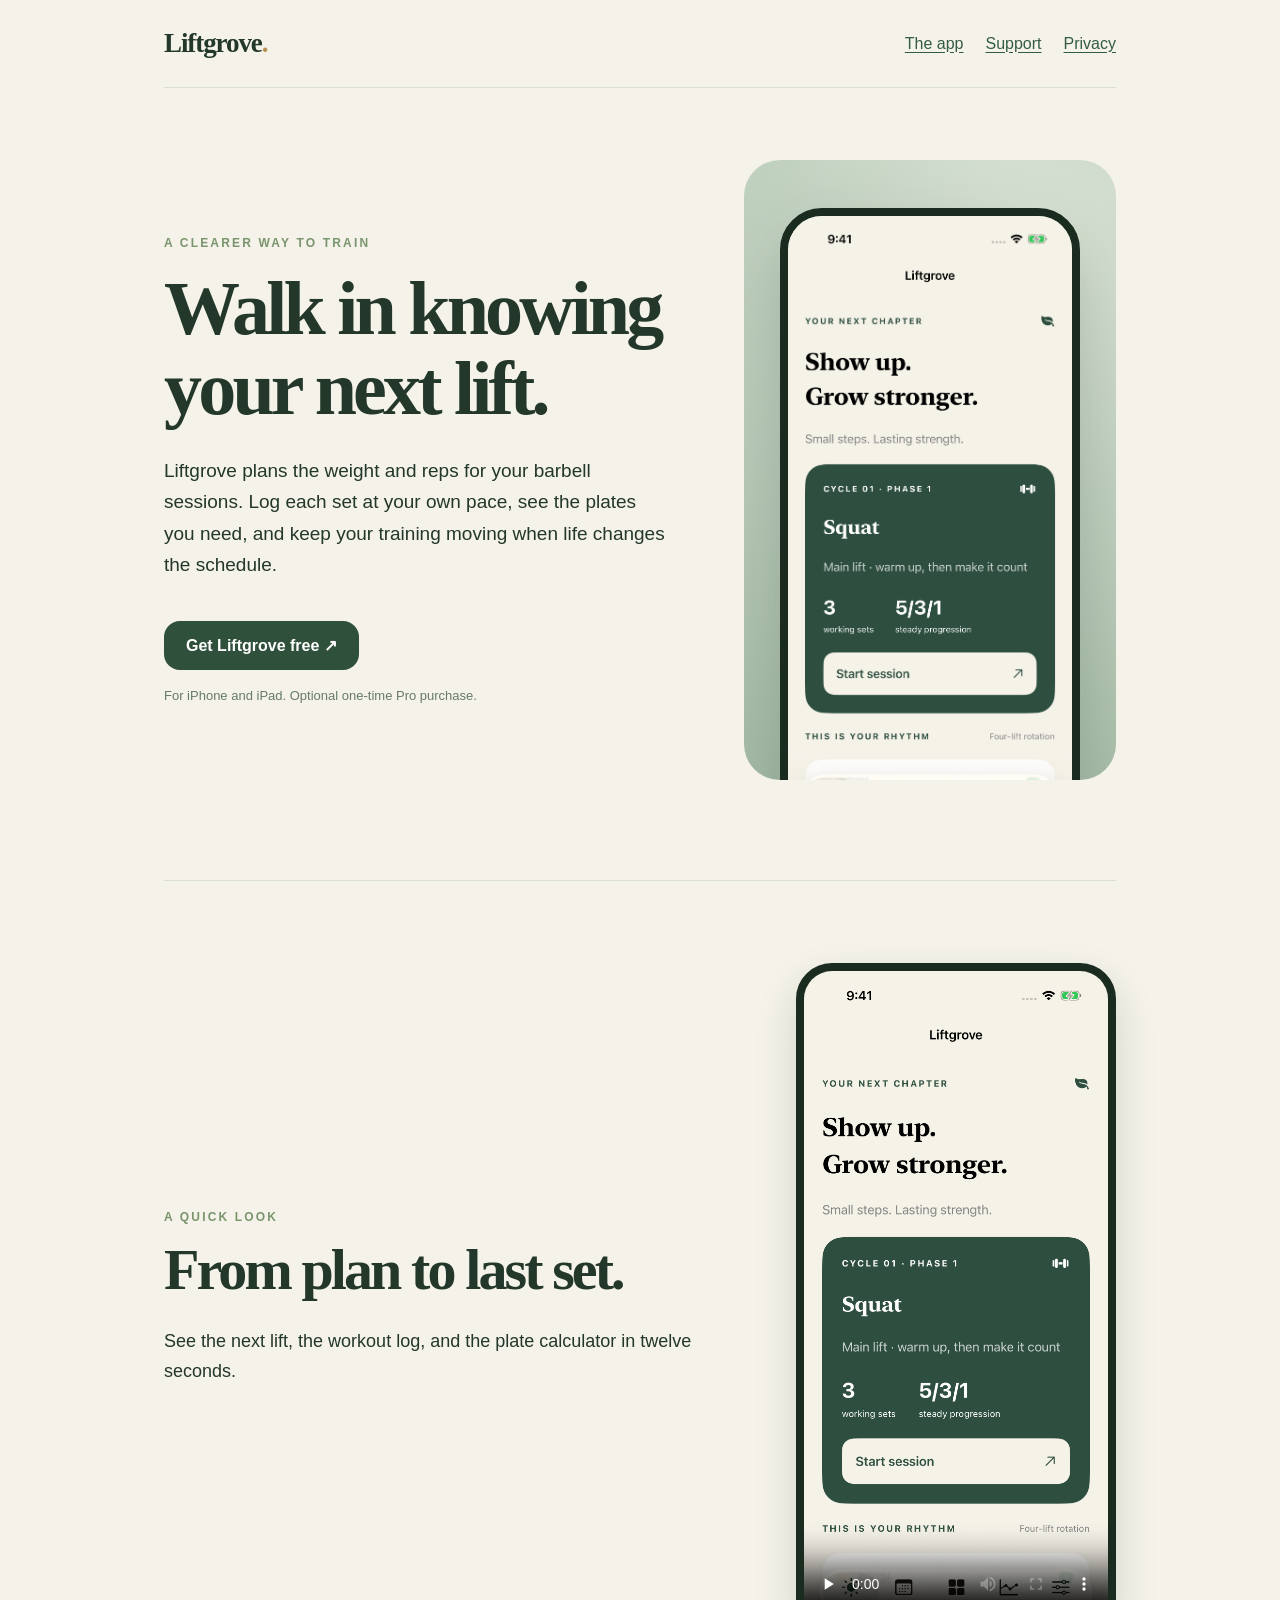
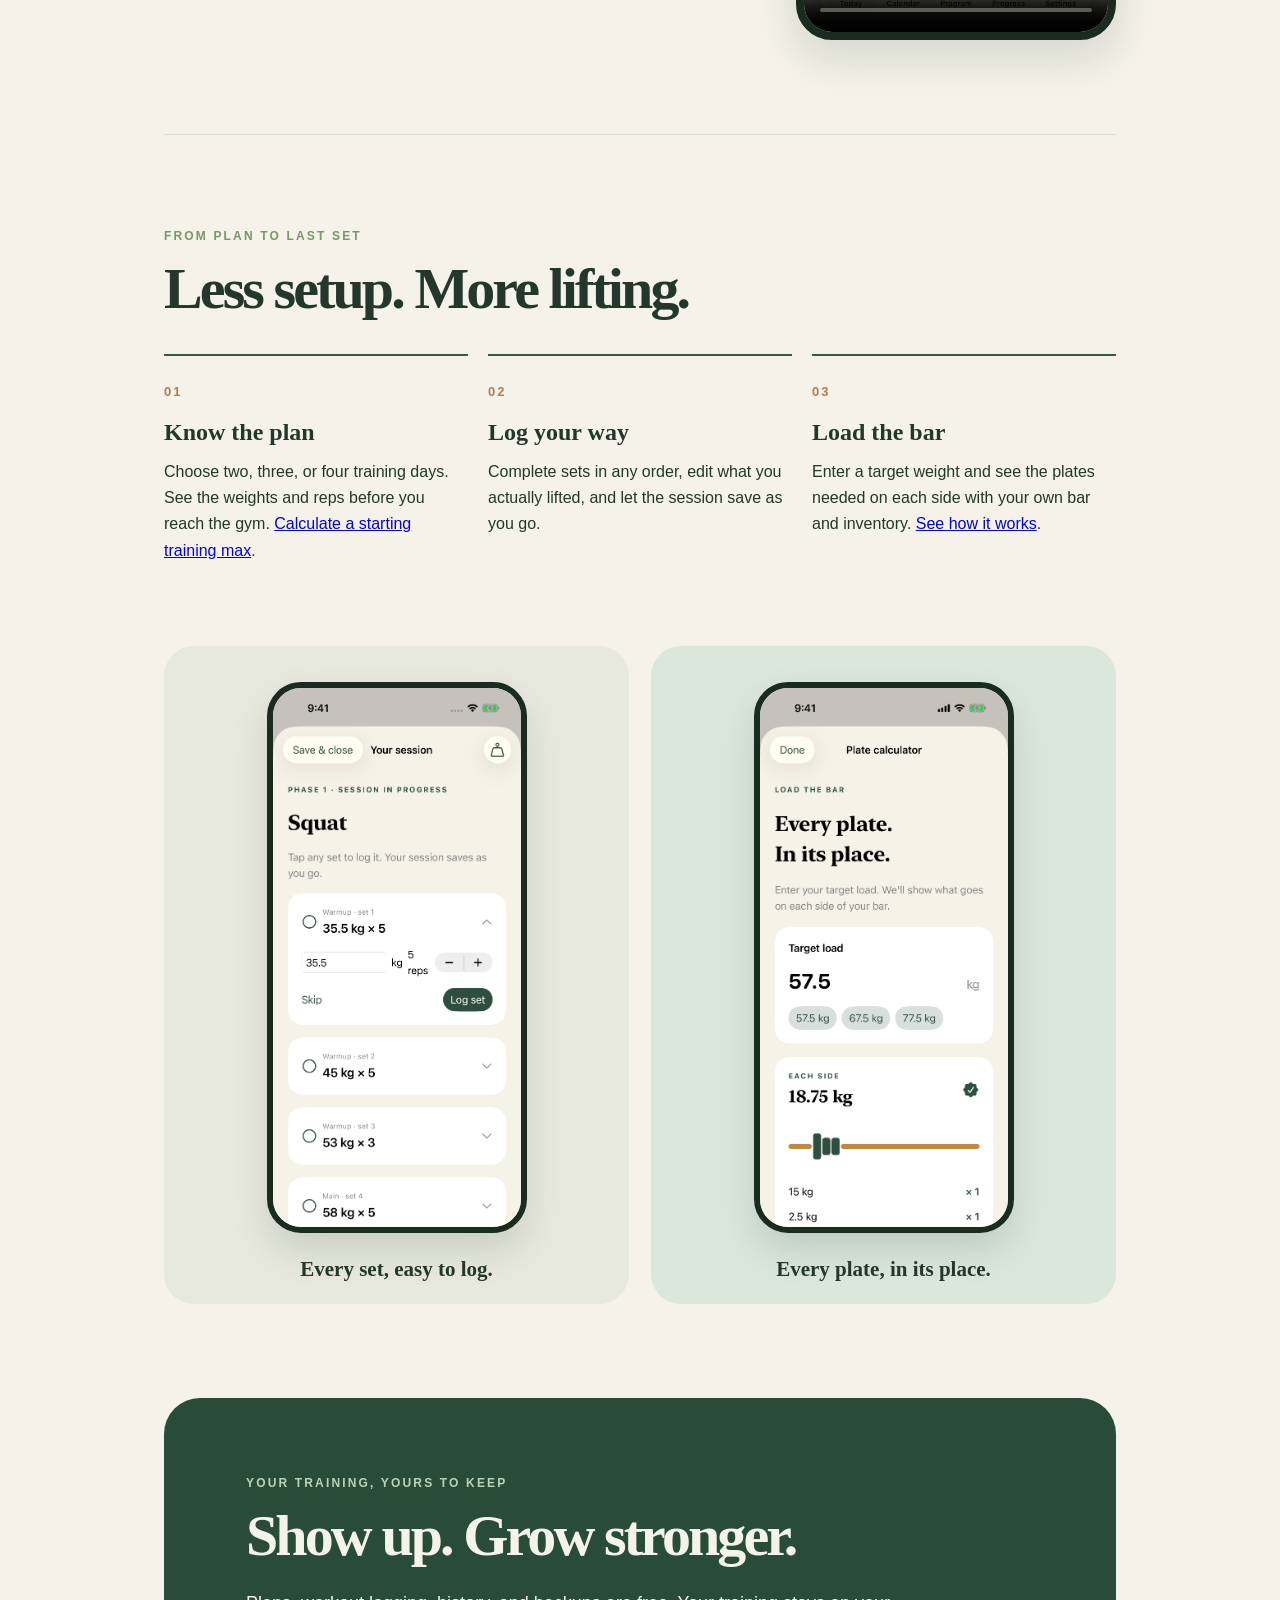
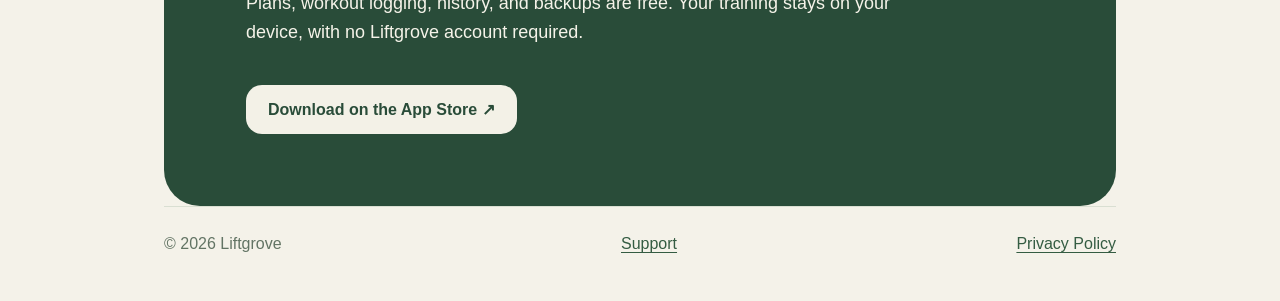
==== app.html @ febd3e57 "Add Liftgrove training max calculator page Codex-Session: codex resume 01a0e4b2-7c9f-7981-9dc8-c5b0c" ====
<!doctype html>
<html lang="en">
<head>
  <meta charset="utf-8">
  <meta name="viewport" content="width=device-width, initial-scale=1">
  <meta name="description" content="Liftgrove plans your next barbell session, makes sets easy to log, and shows the plates to load. Free on iPhone and iPad.">
  <meta name="apple-itunes-app" content="app-id=6821814920">
  <meta property="og:title" content="Liftgrove · Know your next lift">
  <meta property="og:description" content="A clear barbell plan, a calm workout log, and the plates for every set. Free on iPhone and iPad.">
  <meta property="og:type" content="website">
  <meta property="og:url" content="https://knakul853.github.io/liftgrove-support/app.html">
  <meta property="og:image" content="https://knakul853.github.io/liftgrove-support/images/iphone-01-today.png">
  <link rel="canonical" href="https://knakul853.github.io/liftgrove-support/app.html">
  <title>Liftgrove · Barbell Workout Log &amp; Planner</title>
  <link rel="stylesheet" href="style.css">
  <link rel="stylesheet" href="landing.css">
</head>
<body>
  <main class="page">
    <header class="masthead">
      <a class="brand" href="app.html">Liftgrove<span class="brand-dot">.</span></a>
      <nav aria-label="Main navigation"><a href="#features">The app</a><a href="./">Support</a><a href="privacy.html">Privacy</a></nav>
    </header>

    <section class="landing-hero" aria-labelledby="hero-title">
      <div class="landing-copy">
        <p class="eyebrow">A CLEARER WAY TO TRAIN</p>
        <h1 id="hero-title">Walk in knowing your next lift.</h1>
        <p>Liftgrove plans the weight and reps for your barbell sessions. Log each set at your own pace, see the plates you need, and keep your training moving when life changes the schedule.</p>
        <a class="button" href="https://apps.apple.com/app/apple-store/id6821814920?pt=129577916&amp;ct=liftgrove-web-01&amp;mt=8">Get Liftgrove free <span aria-hidden="true">↗</span></a>
        <p class="small-print">For iPhone and iPad. Optional one-time Pro purchase.</p>
      </div>
      <div class="hero-phone">
        <img src="images/iphone-01-today.png" width="1206" height="2622" alt="Liftgrove Today screen with a planned squat session and Start session button">
      </div>
    </section>

    <section class="preview-section" aria-labelledby="preview-title">
      <div>
        <p class="eyebrow">A QUICK LOOK</p>
        <h2 id="preview-title">From plan to last set.</h2>
        <p>See the next lift, the workout log, and the plate calculator in twelve seconds.</p>
      </div>
      <video controls playsinline preload="none" poster="images/iphone-01-today.png" width="1080" height="1920" aria-label="Twelve-second preview of Liftgrove app screens">
        <source src="media/liftgrove-overview.mp4" type="video/mp4">
        <p>Your browser cannot play this video. <a href="media/liftgrove-overview.mp4">Download the preview</a>.</p>
      </video>
    </section>

    <section id="features" class="feature-section" aria-labelledby="features-title">
      <p class="eyebrow">FROM PLAN TO LAST SET</p>
      <h2 id="features-title">Less setup. More lifting.</h2>
      <div class="feature-grid">
        <article class="feature-card">
          <span class="feature-number">01</span>
          <h3>Know the plan</h3>
          <p>Choose two, three, or four training days. See the weights and reps before you reach the gym. <a href="training-max.html">Calculate a starting training max</a>.</p>
        </article>
        <article class="feature-card">
          <span class="feature-number">02</span>
          <h3>Log your way</h3>
          <p>Complete sets in any order, edit what you actually lifted, and let the session save as you go.</p>
        </article>
        <article class="feature-card">
          <span class="feature-number">03</span>
          <h3>Load the bar</h3>
          <p>Enter a target weight and see the plates needed on each side with your own bar and inventory. <a href="plate-calculator.html">See how it works</a>.</p>
        </article>
      </div>
      <div class="screen-pair" aria-label="Liftgrove app screens">
        <figure><img src="images/iphone-02-session.png" width="1206" height="2622" loading="lazy" alt="Squat workout screen with editable weights, reps, and a Log set button"><figcaption>Every set, easy to log.</figcaption></figure>
        <figure><img src="images/iphone-03-plates.png" width="1206" height="2622" loading="lazy" alt="Plate calculator showing the plates needed for a 57.5 kilogram load"><figcaption>Every plate, in its place.</figcaption></figure>
      </div>
    </section>

    <section class="closing-cta" aria-labelledby="closing-title">
      <p class="eyebrow">YOUR TRAINING, YOURS TO KEEP</p>
      <h2 id="closing-title">Show up. Grow stronger.</h2>
      <p>Plans, workout logging, history, and backups are free. Your training stays on your device, with no Liftgrove account required.</p>
      <a class="button" href="https://apps.apple.com/app/apple-store/id6821814920?pt=129577916&amp;ct=liftgrove-web-01&amp;mt=8">Download on the App Store <span aria-hidden="true">↗</span></a>
    </section>

    <footer><span>© 2026 Liftgrove</span><a href="./">Support</a><a href="privacy.html">Privacy Policy</a></footer>
  </main>
</body>
</html>
---- style.css ----
:root{color-scheme:light dark;font-family:-apple-system,BlinkMacSystemFont,"Segoe UI",sans-serif;background:#f4f2e9;color:#23372a}*{box-sizing:border-box}body{margin:0}.page{max-width:1000px;margin:auto;padding:0 24px}.masthead{display:flex;justify-content:space-between;align-items:center;padding:28px 0;border-bottom:1px solid #d9dfd2}.brand{font:700 27px Georgia,serif;letter-spacing:-.04em;color:inherit;text-decoration:none}.brand-dot{color:#b98d4d}nav{display:flex;gap:22px}nav a,footer a,.policy a{color:#345c42;text-underline-offset:3px}nav a[aria-current]{font-weight:700}.hero{padding:96px 0 76px;max-width:760px}.hero.compact{padding:72px 0 40px}.eyebrow{font-size:12px;font-weight:700;letter-spacing:.18em;color:#7a956d}.hero h1{font:700 clamp(45px,8vw,88px)/1.04 Georgia,serif;letter-spacing:-.055em;margin:16px 0 24px}.hero p:not(.eyebrow){font-size:19px;line-height:1.6;max-width:680px}.button{display:inline-block;margin-top:20px;padding:15px 22px;border-radius:16px;background:#2f503b;color:#fff;font-weight:700;text-decoration:none}.button:hover{background:#203c2b}.card-grid{display:grid;grid-template-columns:repeat(3,minmax(0,1fr));gap:16px;padding-bottom:80px}.card{background:#fff;border:1px solid #e0e5dc;border-radius:20px;padding:26px;box-shadow:0 10px 30px #23372a0a}.card h2{font:700 23px/1.2 Georgia,serif;margin:0 0 14px}.card p,.policy p{line-height:1.65}.policy{max-width:720px;padding-bottom:64px}.policy h2{font:700 26px Georgia,serif;margin:42px 0 10px}footer{display:flex;gap:20px;justify-content:space-between;border-top:1px solid #d9dfd2;padding:28px 0 48px;color:#627464}@media(max-width:700px){.hero{padding:72px 0 52px}.card-grid{grid-template-columns:1fr;padding-bottom:52px}.masthead{padding:22px 0}.hero p:not(.eyebrow){font-size:17px}}@media(prefers-color-scheme:dark){:root{background:#101812;color:#eeeae0}.masthead,footer{border-color:#33453a}.card{background:#1b271e;border-color:#33453a;box-shadow:none}nav a,footer a,.policy a{color:#a6c6a4}.eyebrow{color:#a8b893}.button{background:#7fb89a;color:#0f1a12}.button:hover{background:#9acbaa}}

.hero a:not(.button){color:#345c42;text-underline-offset:3px}@media(prefers-color-scheme:dark){.hero a:not(.button){color:#a6c6a4}}
---- landing.css ----
html { scroll-behavior: smooth; }
.masthead { position: relative; z-index: 1; }
.landing-hero { display: grid; grid-template-columns: minmax(0, 1.15fr) minmax(290px, .85fr); align-items: center; gap: clamp(32px, 6vw, 88px); padding: 72px 0 100px; }
.landing-copy h1, .feature-section h2, .plate-examples h2, .closing-cta h2 { font-family: Georgia, serif; letter-spacing: -.05em; }
.landing-copy h1 { font-size: clamp(48px, 6vw, 76px); line-height: 1.06; margin: 18px 0 26px; max-width: 700px; }
.landing-copy > p:not(.eyebrow, .small-print) { font-size: 19px; line-height: 1.65; max-width: 550px; }
.landing-copy .button { margin-top: 22px; }
.small-print { color: #667b69; font-size: 13px; margin-top: 18px; }
.hero-phone { display: flex; align-items: flex-start; justify-content: center; overflow: hidden; height: 620px; padding: 48px 30px 0; border-radius: 36px; background: radial-gradient(circle at 76% 15%, #dce4d7 0, #c2d2c1 42%, #a6bca7 100%); }
.hero-phone img { display: block; width: min(100%, 300px); height: auto; border: 8px solid #1a2b20; border-radius: 42px; box-shadow: 0 30px 70px #1d342a3b; }
.preview-section { display: grid; grid-template-columns: minmax(0, 1fr) minmax(220px, 320px); align-items: center; gap: clamp(32px, 6vw, 88px); border-top: 1px solid #d9dfd2; padding: 82px 0 94px; }
.preview-section h2 { font: 700 clamp(38px, 5vw, 58px)/1.12 Georgia, serif; letter-spacing: -.05em; margin: 14px 0 24px; }
.preview-section p:not(.eyebrow) { font-size: 18px; line-height: 1.65; max-width: 550px; }
.preview-section video { display: block; width: 100%; height: auto; border: 8px solid #1a2b20; border-radius: 36px; background: #1a2b20; box-shadow: 0 18px 42px #1d342a25; }
.feature-section { border-top: 1px solid #d9dfd2; padding: 82px 0 94px; }
.feature-section h2, .plate-examples h2, .closing-cta h2 { font-size: clamp(38px, 5vw, 58px); line-height: 1.12; margin: 14px 0 32px; }
.feature-grid { display: grid; grid-template-columns: repeat(3, minmax(0, 1fr)); gap: 20px; }
.feature-card { padding: 26px 0 30px; border-top: 2px solid #355a43; }
.feature-number { color: #aa8150; font-size: 13px; font-weight: 700; letter-spacing: .15em; }
.feature-card h3 { font: 700 24px/1.2 Georgia, serif; margin: 18px 0 12px; }
.feature-card p { line-height: 1.65; max-width: 300px; margin: 0; }
.plate-examples { border-top: 1px solid #d9dfd2; padding: 82px 0 94px; }
.plate-examples > p:not(.eyebrow) { max-width: 660px; font-size: 18px; line-height: 1.65; }
.example-grid { display: grid; grid-template-columns: repeat(2, minmax(0, 1fr)); gap: 20px; margin: 38px 0 28px; }
.example-card { border-radius: 24px; padding: 28px; background: #e8e9de; }
.example-card h3 { font: 700 26px/1.2 Georgia, serif; margin: 0 0 12px; }
.example-card p { line-height: 1.6; }
.example-card .plate-stack { font-size: 20px; font-weight: 700; margin-bottom: 0; }
.plate-stack span { display: block; color: #667b69; font-size: 14px; font-weight: 500; }
.tool-intro { max-width: 780px; padding: 78px 0 42px; }
.tool-intro h1 { font: 700 clamp(46px, 6vw, 72px)/1.08 Georgia, serif; letter-spacing: -.05em; margin: 18px 0 24px; }
.tool-intro > p:not(.eyebrow) { font-size: 19px; line-height: 1.65; max-width: 700px; }
.calculator-panel { display: grid; grid-template-columns: minmax(0, 1fr) minmax(260px, .7fr); gap: 34px; padding: clamp(24px, 5vw, 48px); border-radius: 32px; background: #e8e9de; }
.calculator-fields { display: grid; grid-template-columns: repeat(2, minmax(0, 1fr)); align-content: start; gap: 24px 18px; }
.calculator-fields .field:last-child { grid-column: 1 / -1; }
.field label { display: block; font-size: 14px; font-weight: 700; margin-bottom: 10px; }
.field input, .field select { width: 100%; min-height: 54px; padding: 12px 14px; border: 1px solid #b7c3b6; border-radius: 14px; background: #fff; color: #23372a; font: inherit; font-size: 17px; }
.field input:focus-visible, .field select:focus-visible { outline: 3px solid #aa8150; outline-offset: 2px; }
.field-hint { display: block; color: #667b69; font-size: 13px; line-height: 1.5; margin-top: 8px; }
.calculator-result { align-self: stretch; display: flex; flex-direction: column; justify-content: center; min-height: 260px; padding: clamp(24px, 4vw, 40px); border-radius: 26px; background: #294c39; color: #f5f3e9; }
.calculator-result .eyebrow { color: #bad3b8; }
.calculator-result > p:not(.eyebrow), .result-detail { line-height: 1.55; }
.result-label { margin: 16px 0 0; }
.result-number { font: 700 clamp(48px, 6vw, 72px)/1 Georgia, serif; letter-spacing: -.05em; margin: 10px 0 20px; font-variant-numeric: tabular-nums; }
.result-number span { font: 500 22px/1 -apple-system, BlinkMacSystemFont, "Segoe UI", sans-serif; letter-spacing: 0; }
.result-error { color: #f7d1bd; }
.screen-pair { display: grid; grid-template-columns: repeat(2, minmax(0, 1fr)); gap: 22px; margin-top: 52px; }
.screen-pair figure { margin: 0; padding: 36px 28px 22px; border-radius: 30px; background: #e8e9de; text-align: center; overflow: hidden; }
.screen-pair figure:nth-child(2) { background: #dce7db; }
.screen-pair img { display: block; width: min(100%, 260px); height: auto; margin: 0 auto; border: 6px solid #1a2b20; border-radius: 34px; box-shadow: 0 18px 36px #1d342a25; }
.screen-pair figcaption { font: 700 21px Georgia, serif; margin-top: 24px; }
.closing-cta { padding: 66px clamp(26px, 7vw, 82px) 72px; border-radius: 36px; color: #f5f3e9; background: #294c39; }
.closing-cta .eyebrow { color: #bad3b8; }
.closing-cta h2 { margin-bottom: 20px; }
.closing-cta p:not(.eyebrow) { font-size: 18px; line-height: 1.6; max-width: 650px; }
.closing-cta .button { background: #f3f1e7; color: #294c39; }
.closing-cta .button:hover { background: #dfe6d7; }
a:focus-visible { outline: 3px solid #aa8150; outline-offset: 4px; }
@media (max-width: 760px) {
  .landing-hero { grid-template-columns: 1fr; gap: 40px; padding: 58px 0 76px; }
  .landing-copy h1 { font-size: clamp(46px, 11vw, 66px); }
  .landing-copy > p:not(.eyebrow, .small-print) { font-size: 17px; }
  .hero-phone { height: 450px; padding-top: 36px; }
  .hero-phone img { width: min(70%, 260px); }
  .preview-section { grid-template-columns: 1fr; justify-items: center; padding: 66px 0 76px; }
  .preview-section > div { justify-self: stretch; }
  .preview-section video { width: min(100%, 300px); }
  .feature-section { padding: 66px 0 76px; }
  .plate-examples { padding: 66px 0 76px; }
  .feature-grid { grid-template-columns: 1fr; gap: 0; }
  .tool-intro { padding: 42px 0 24px; }
  .tool-intro > p:not(.eyebrow) { font-size: 17px; }
  .calculator-panel { grid-template-columns: 1fr; }
  .calculator-result { min-height: 220px; }
  .example-grid { grid-template-columns: 1fr; }
  .feature-card { padding: 22px 0; }
  .feature-card p { max-width: 520px; }
  .screen-pair { gap: 14px; margin-top: 32px; }
  .screen-pair figure { padding: 18px 10px 16px; border-radius: 22px; }
  .screen-pair img { border-width: 4px; border-radius: 24px; }
  .screen-pair figcaption { font-size: 15px; }
}
@media (max-width: 480px) {
  .masthead nav { gap: 12px; font-size: 13px; }
  .hero-phone { height: 390px; }
  .screen-pair { grid-template-columns: 1fr; }
  .calculator-fields { grid-template-columns: 1fr; }
  .calculator-fields .field:last-child { grid-column: auto; }
  .screen-pair img { max-height: 400px; width: auto; max-width: 100%; }
}
@media (prefers-color-scheme: dark) {
  .small-print { color: #adbdad; }
  .hero-phone { background: radial-gradient(circle at 76% 15%, #3f654d 0, #2c4c39 50%, #1b3426 100%); }
  .preview-section { border-color: #33453a; }
  .feature-section { border-color: #33453a; }
  .plate-examples { border-color: #33453a; }
  .example-card { background: #263c2d; }
  .calculator-panel { background: #263c2d; }
  .calculator-result { background: #213b2d; }
  .field input, .field select { background: #17261c; color: #f5f3e9; border-color: #66806c; }
  .field-hint { color: #adbdad; }
  .plate-stack span { color: #adbdad; }
  .feature-card { border-color: #80b597; }
  .screen-pair figure { background: #263c2d; }
  .screen-pair figure:nth-child(2) { background: #324535; }
  .closing-cta { background: #213b2d; }
}
@media (prefers-reduced-motion: reduce) { html { scroll-behavior: auto; } }
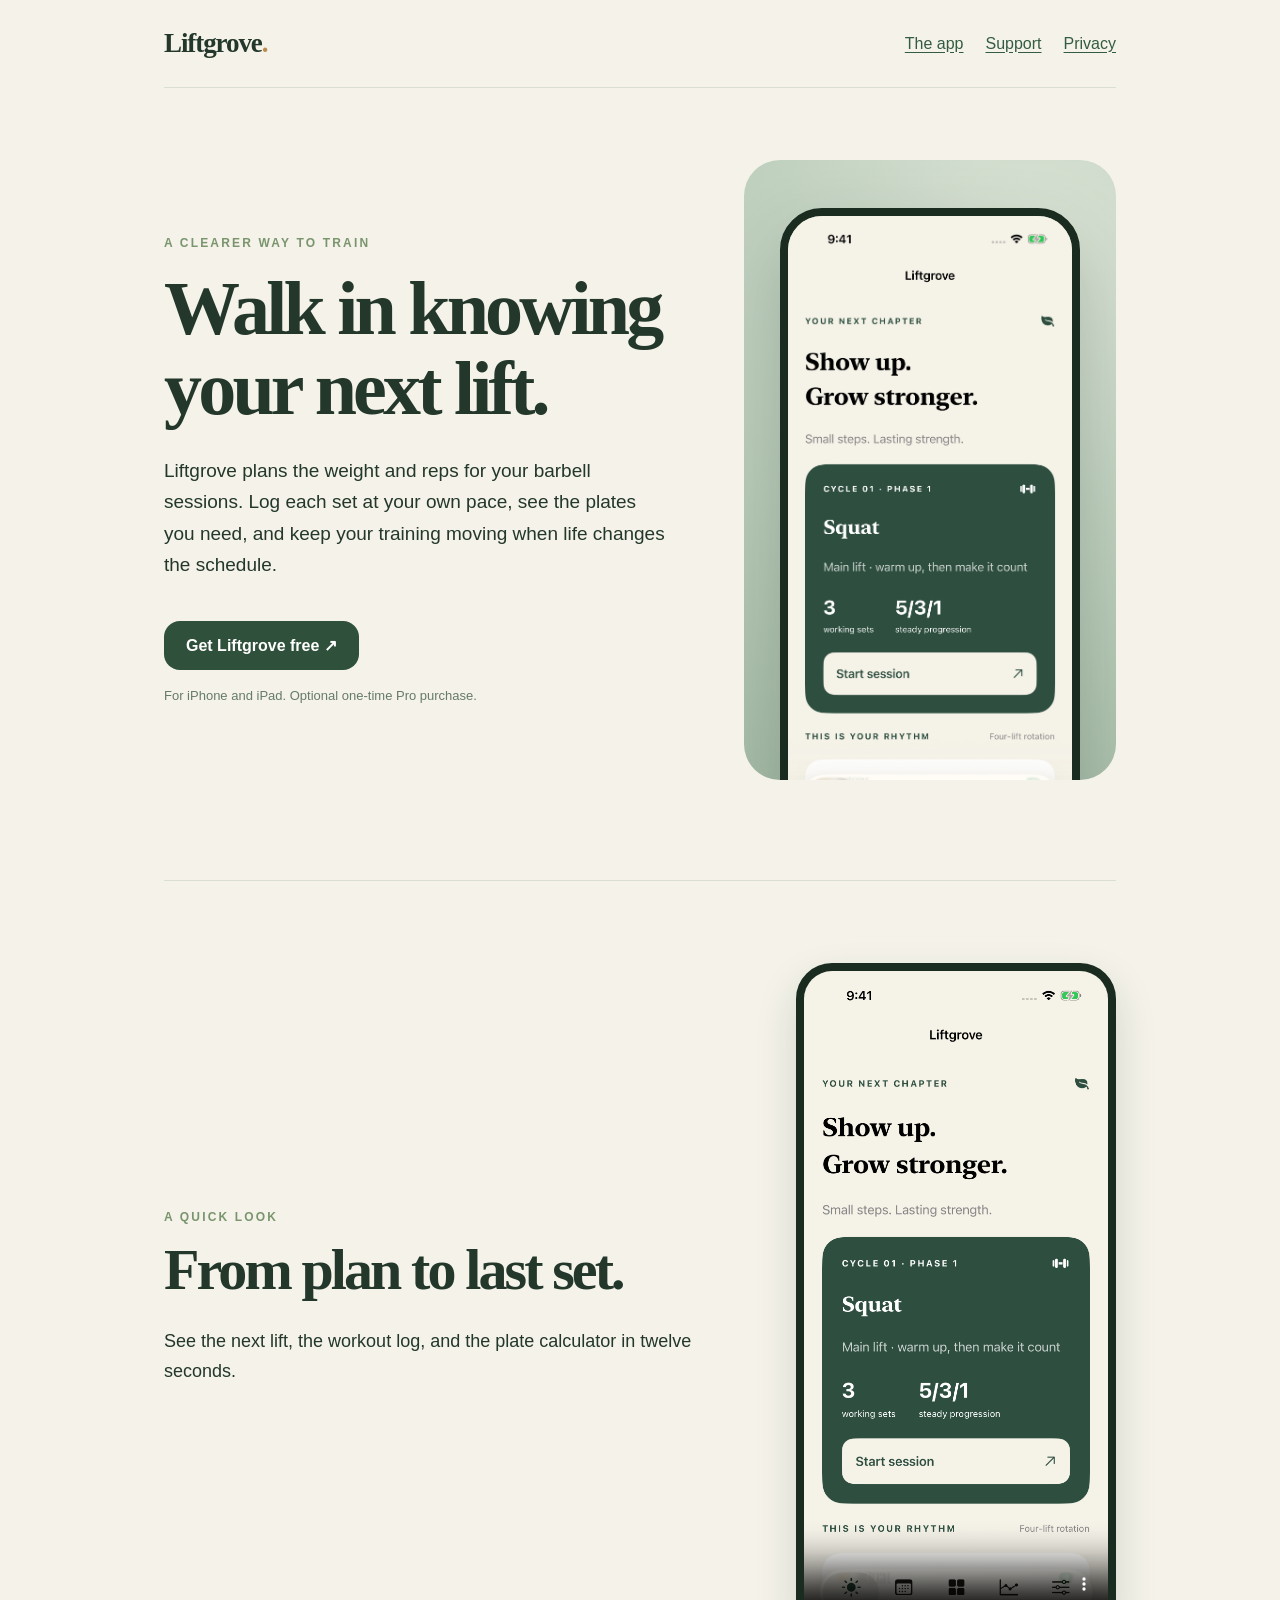
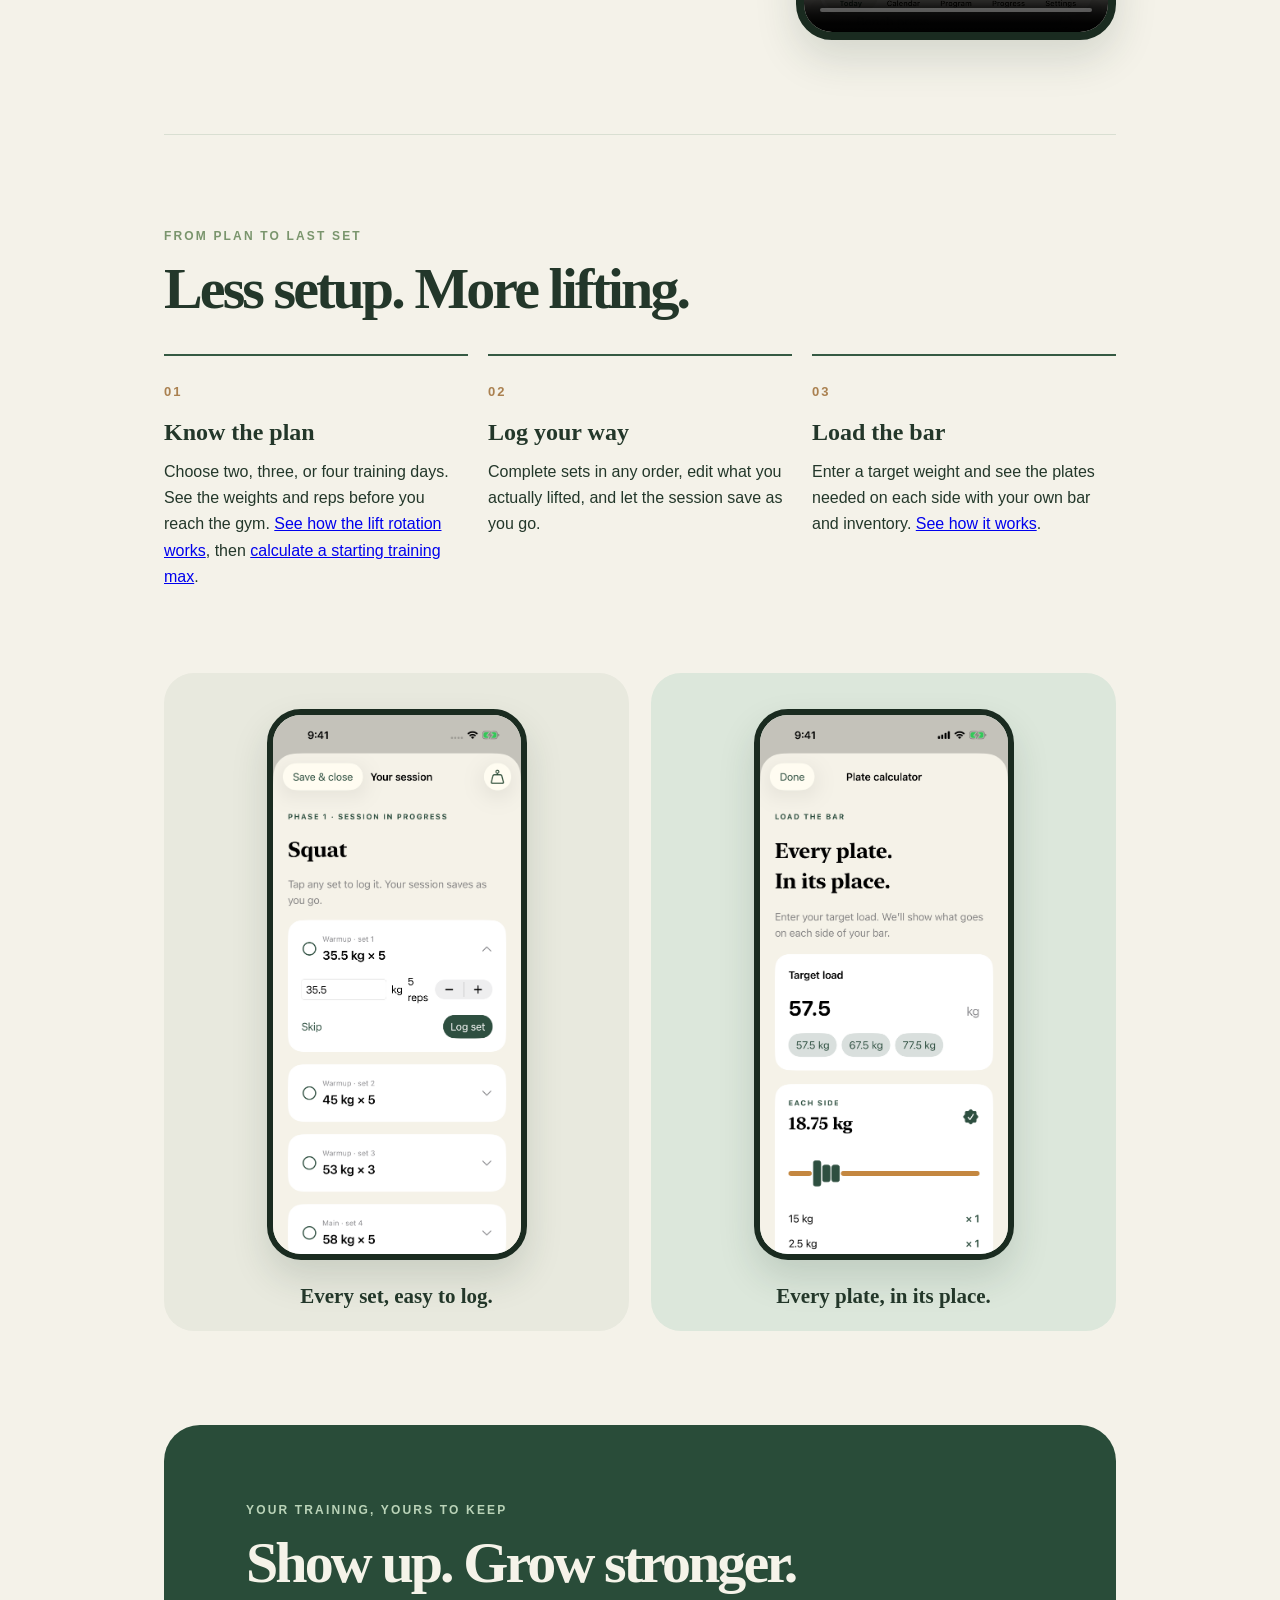
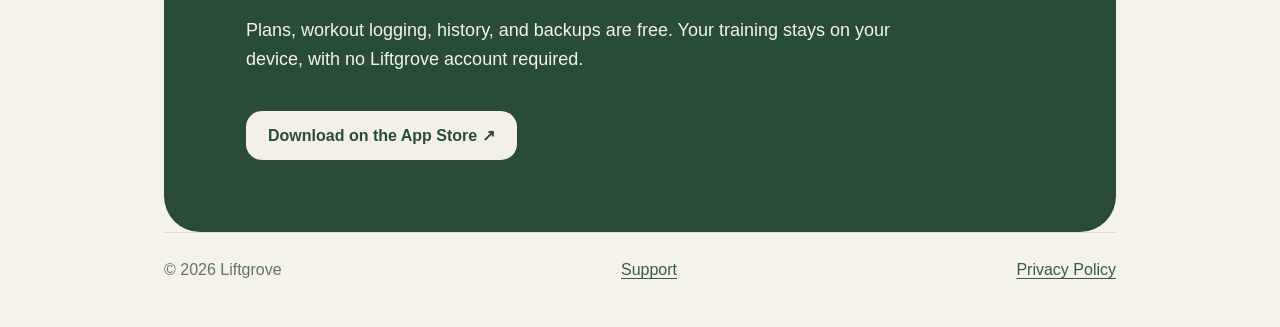
==== commit ad3d5a43: "Add barbell schedule guide and site icon Codex-Session: codex resume 01a0e4b2-7c9f-7981-9dc8-c5b0c2c" ====
--- a/app.html
+++ b/app.html
@@ -3,6 +3,7 @@
 <head>
   <meta charset="utf-8">
   <meta name="viewport" content="width=device-width, initial-scale=1">
+  <link rel="icon" href="favicon.png" type="image/png">
   <meta name="description" content="Liftgrove plans your next barbell session, makes sets easy to log, and shows the plates to load. Free on iPhone and iPad.">
   <meta name="apple-itunes-app" content="app-id=6821814920">
   <meta property="og:title" content="Liftgrove · Know your next lift">
@@ -54,7 +55,7 @@
         <article class="feature-card">
           <span class="feature-number">01</span>
           <h3>Know the plan</h3>
-          <p>Choose two, three, or four training days. See the weights and reps before you reach the gym. <a href="training-max.html">Calculate a starting training max</a>.</p>
+          <p>Choose two, three, or four training days. See the weights and reps before you reach the gym. <a href="training-schedule.html">See how the lift rotation works</a>, then <a href="training-max.html">calculate a starting training max</a>.</p>
         </article>
         <article class="feature-card">
           <span class="feature-number">02</span>
--- a/landing.css
+++ b/landing.css
@@ -27,6 +27,13 @@
 .example-card p { line-height: 1.6; }
 .example-card .plate-stack { font-size: 20px; font-weight: 700; margin-bottom: 0; }
 .plate-stack span { display: block; color: #667b69; font-size: 14px; font-weight: 500; }
+.table-hint { display: none; }
+.schedule-table-wrap { overflow-x: auto; -webkit-overflow-scrolling: touch; margin: 34px 0 24px; border-radius: 20px; border: 1px solid #d9dfd2; }
+.schedule-table { width: 100%; min-width: 620px; border-collapse: collapse; text-align: left; }
+.schedule-table caption { padding: 18px 22px; background: #e8e9de; font-weight: 700; text-align: left; }
+.schedule-table th, .schedule-table td { padding: 16px 22px; border-top: 1px solid #d9dfd2; }
+.schedule-table thead th { color: #45674e; font-size: 13px; text-transform: uppercase; letter-spacing: .08em; }
+.schedule-table tbody th { width: 110px; font-variant-numeric: tabular-nums; }
 .tool-intro { max-width: 780px; padding: 78px 0 42px; }
 .tool-intro h1 { font: 700 clamp(46px, 6vw, 72px)/1.08 Georgia, serif; letter-spacing: -.05em; margin: 18px 0 24px; }
 .tool-intro > p:not(.eyebrow) { font-size: 19px; line-height: 1.65; max-width: 700px; }
@@ -57,6 +64,7 @@
 .closing-cta .button:hover { background: #dfe6d7; }
 a:focus-visible { outline: 3px solid #aa8150; outline-offset: 4px; }
 @media (max-width: 760px) {
+  .table-hint { display: block; margin-bottom: -14px; color: #667b69; font-size: 14px !important; }
   .landing-hero { grid-template-columns: 1fr; gap: 40px; padding: 58px 0 76px; }
   .landing-copy h1 { font-size: clamp(46px, 11vw, 66px); }
   .landing-copy > p:not(.eyebrow, .small-print) { font-size: 17px; }
@@ -100,6 +108,10 @@
   .field input, .field select { background: #17261c; color: #f5f3e9; border-color: #66806c; }
   .field-hint { color: #adbdad; }
   .plate-stack span { color: #adbdad; }
+  .table-hint { color: #adbdad; }
+  .schedule-table-wrap, .schedule-table th, .schedule-table td { border-color: #33453a; }
+  .schedule-table caption { background: #263c2d; }
+  .schedule-table thead th { color: #adbdad; }
   .feature-card { border-color: #80b597; }
   .screen-pair figure { background: #263c2d; }
   .screen-pair figure:nth-child(2) { background: #324535; }
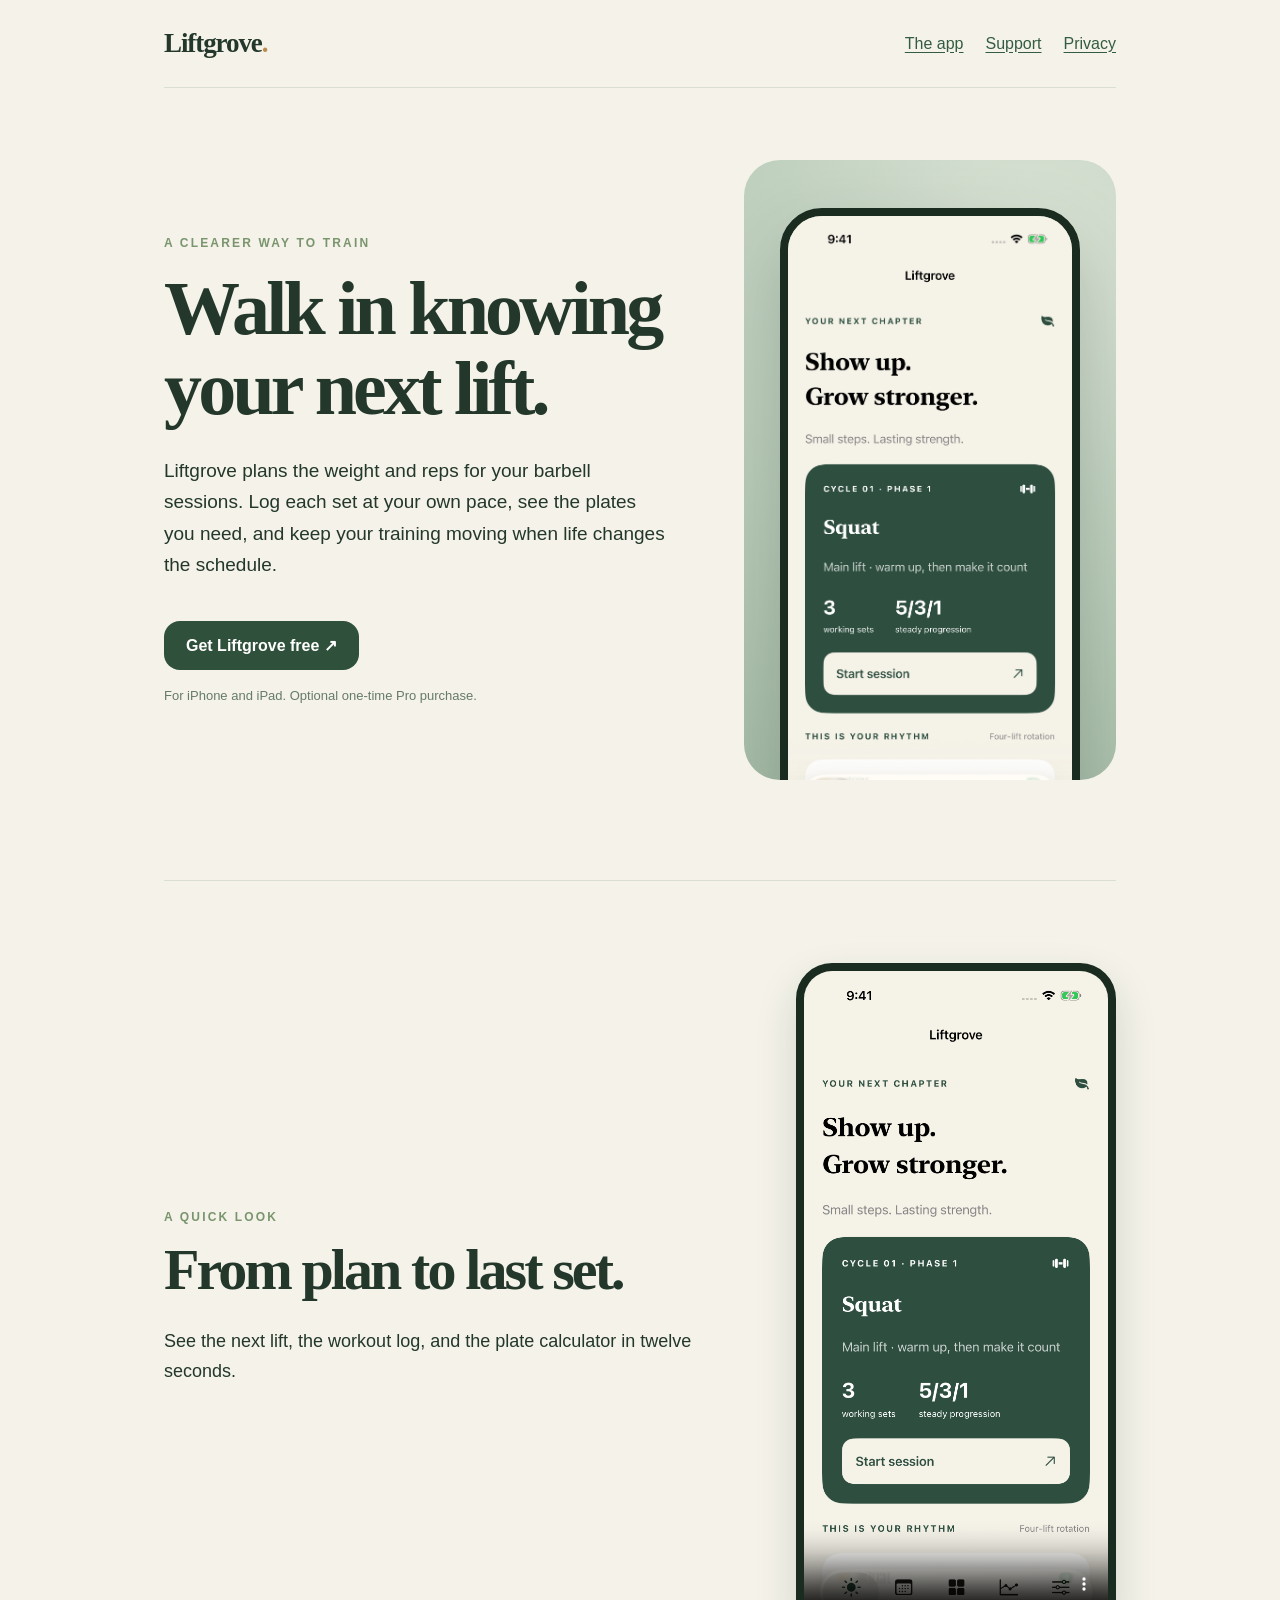
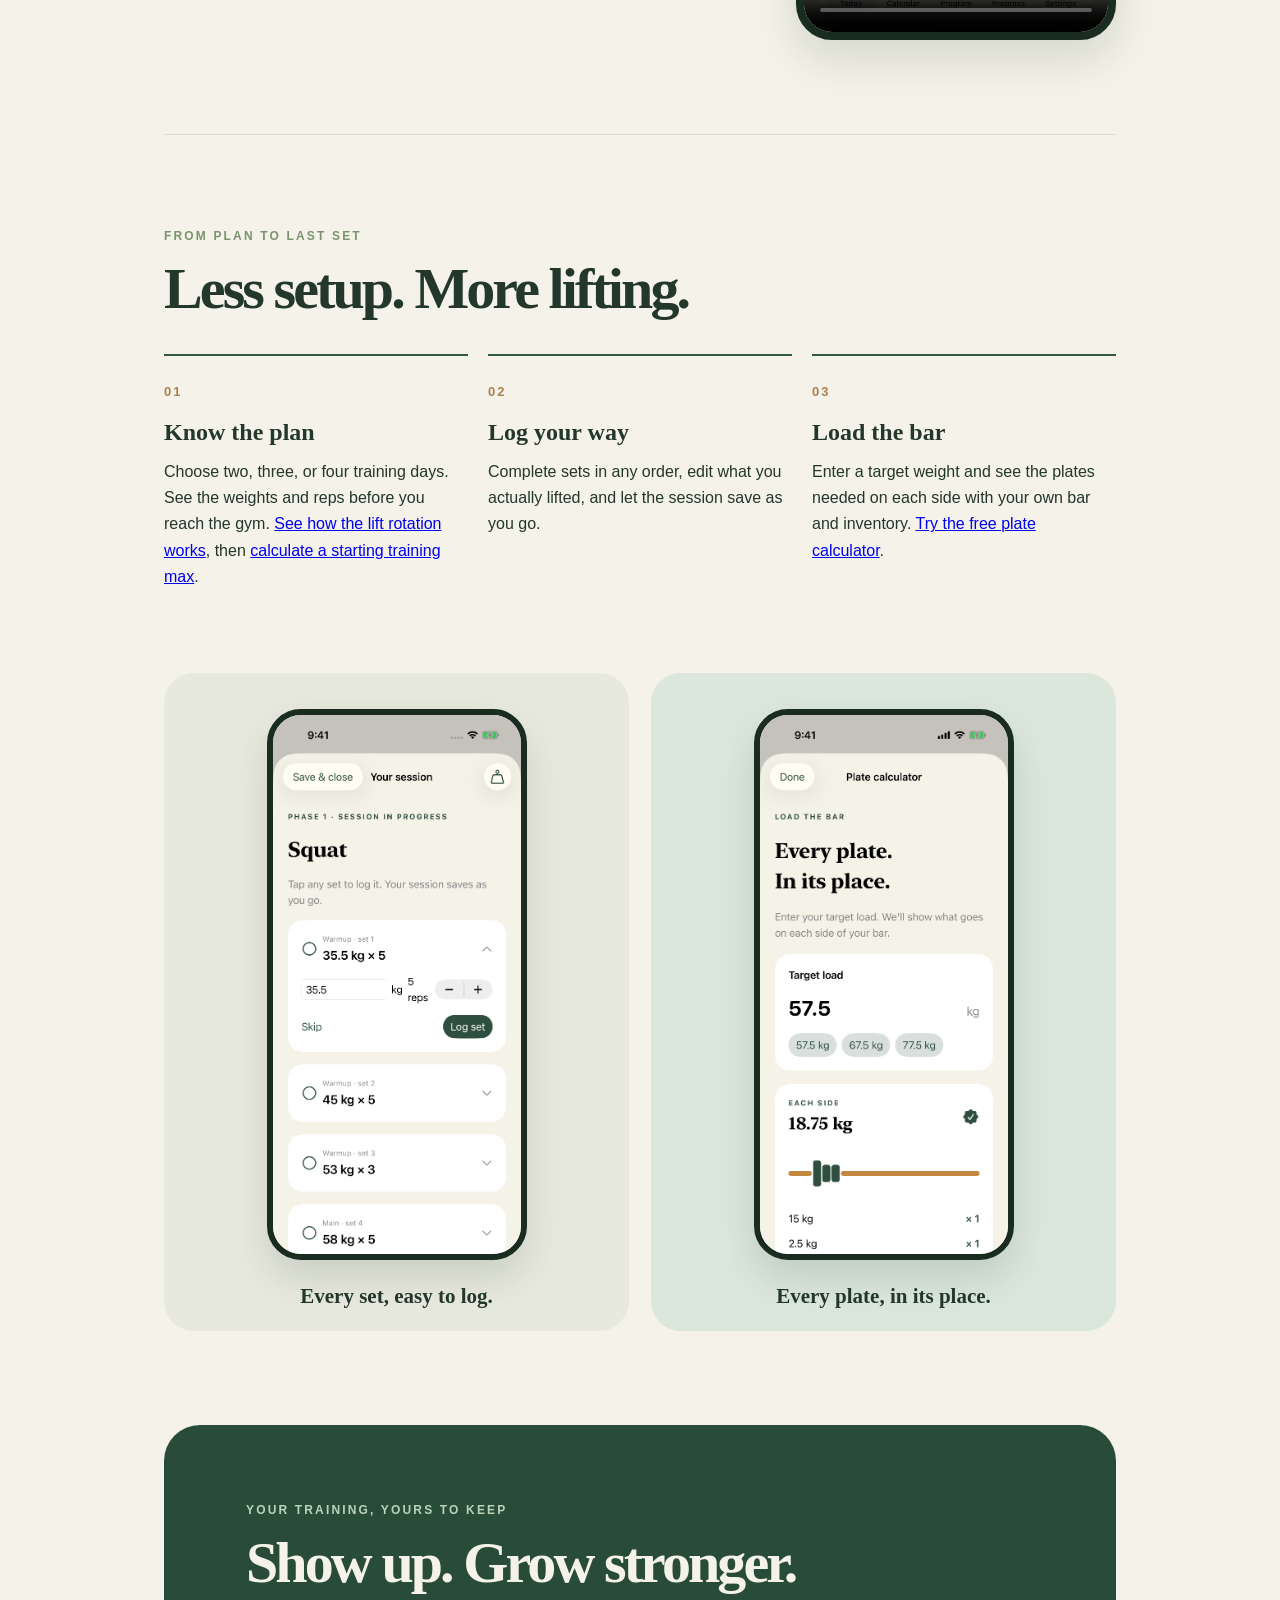
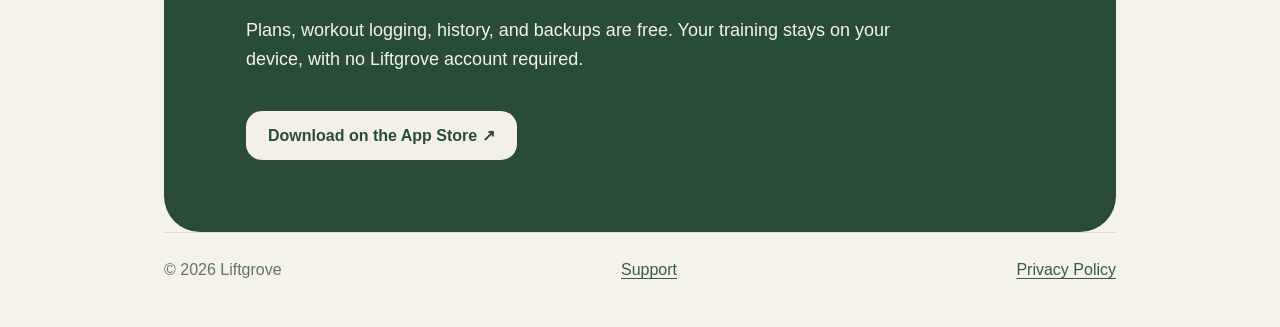
==== commit 7552b732: "Add a working web plate calculator Codex-Session: codex resume 01a0e4b2-7c9f-7981-9dc8-c5b0c2ccfc92" ====
--- a/app.html
+++ b/app.html
@@ -65,7 +65,7 @@
         <article class="feature-card">
           <span class="feature-number">03</span>
           <h3>Load the bar</h3>
-          <p>Enter a target weight and see the plates needed on each side with your own bar and inventory. <a href="plate-calculator.html">See how it works</a>.</p>
+          <p>Enter a target weight and see the plates needed on each side with your own bar and inventory. <a href="plate-calculator.html">Try the free plate calculator</a>.</p>
         </article>
       </div>
       <div class="screen-pair" aria-label="Liftgrove app screens">
--- a/landing.css
+++ b/landing.css
@@ -44,6 +44,14 @@
 .field input, .field select { width: 100%; min-height: 54px; padding: 12px 14px; border: 1px solid #b7c3b6; border-radius: 14px; background: #fff; color: #23372a; font: inherit; font-size: 17px; }
 .field input:focus-visible, .field select:focus-visible { outline: 3px solid #aa8150; outline-offset: 2px; }
 .field-hint { display: block; color: #667b69; font-size: 13px; line-height: 1.5; margin-top: 8px; }
+.inventory-details { grid-column: 1 / -1; border-top: 1px solid #b7c3b6; padding-top: 16px; }
+.inventory-details summary { cursor: pointer; font-weight: 700; }
+.inventory-details p { color: #667b69; font-size: 14px; line-height: 1.5; }
+.inventory-grid { display: grid; grid-template-columns: repeat(2, minmax(0, 1fr)); gap: 12px; }
+.inventory-field { display: flex; align-items: center; justify-content: space-between; gap: 10px; font-size: 14px; }
+.inventory-field input { width: 72px; min-height: 44px; padding: 8px; border: 1px solid #b7c3b6; border-radius: 12px; background: #fff; color: #23372a; font: inherit; }
+.inventory-field input:focus-visible { outline: 3px solid #aa8150; outline-offset: 2px; }
+.plate-result-stack { font-size: 20px; font-weight: 700; line-height: 1.5; }
 .calculator-result { align-self: stretch; display: flex; flex-direction: column; justify-content: center; min-height: 260px; padding: clamp(24px, 4vw, 40px); border-radius: 26px; background: #294c39; color: #f5f3e9; }
 .calculator-result .eyebrow { color: #bad3b8; }
 .calculator-result > p:not(.eyebrow), .result-detail { line-height: 1.55; }
@@ -94,6 +102,7 @@
   .screen-pair { grid-template-columns: 1fr; }
   .calculator-fields { grid-template-columns: 1fr; }
   .calculator-fields .field:last-child { grid-column: auto; }
+  .inventory-grid { grid-template-columns: 1fr; }
   .screen-pair img { max-height: 400px; width: auto; max-width: 100%; }
 }
 @media (prefers-color-scheme: dark) {
@@ -107,6 +116,9 @@
   .calculator-result { background: #213b2d; }
   .field input, .field select { background: #17261c; color: #f5f3e9; border-color: #66806c; }
   .field-hint { color: #adbdad; }
+  .inventory-details { border-color: #66806c; }
+  .inventory-details p { color: #adbdad; }
+  .inventory-field input { background: #17261c; color: #f5f3e9; border-color: #66806c; }
   .plate-stack span { color: #adbdad; }
   .table-hint { color: #adbdad; }
   .schedule-table-wrap, .schedule-table th, .schedule-table td { border-color: #33453a; }
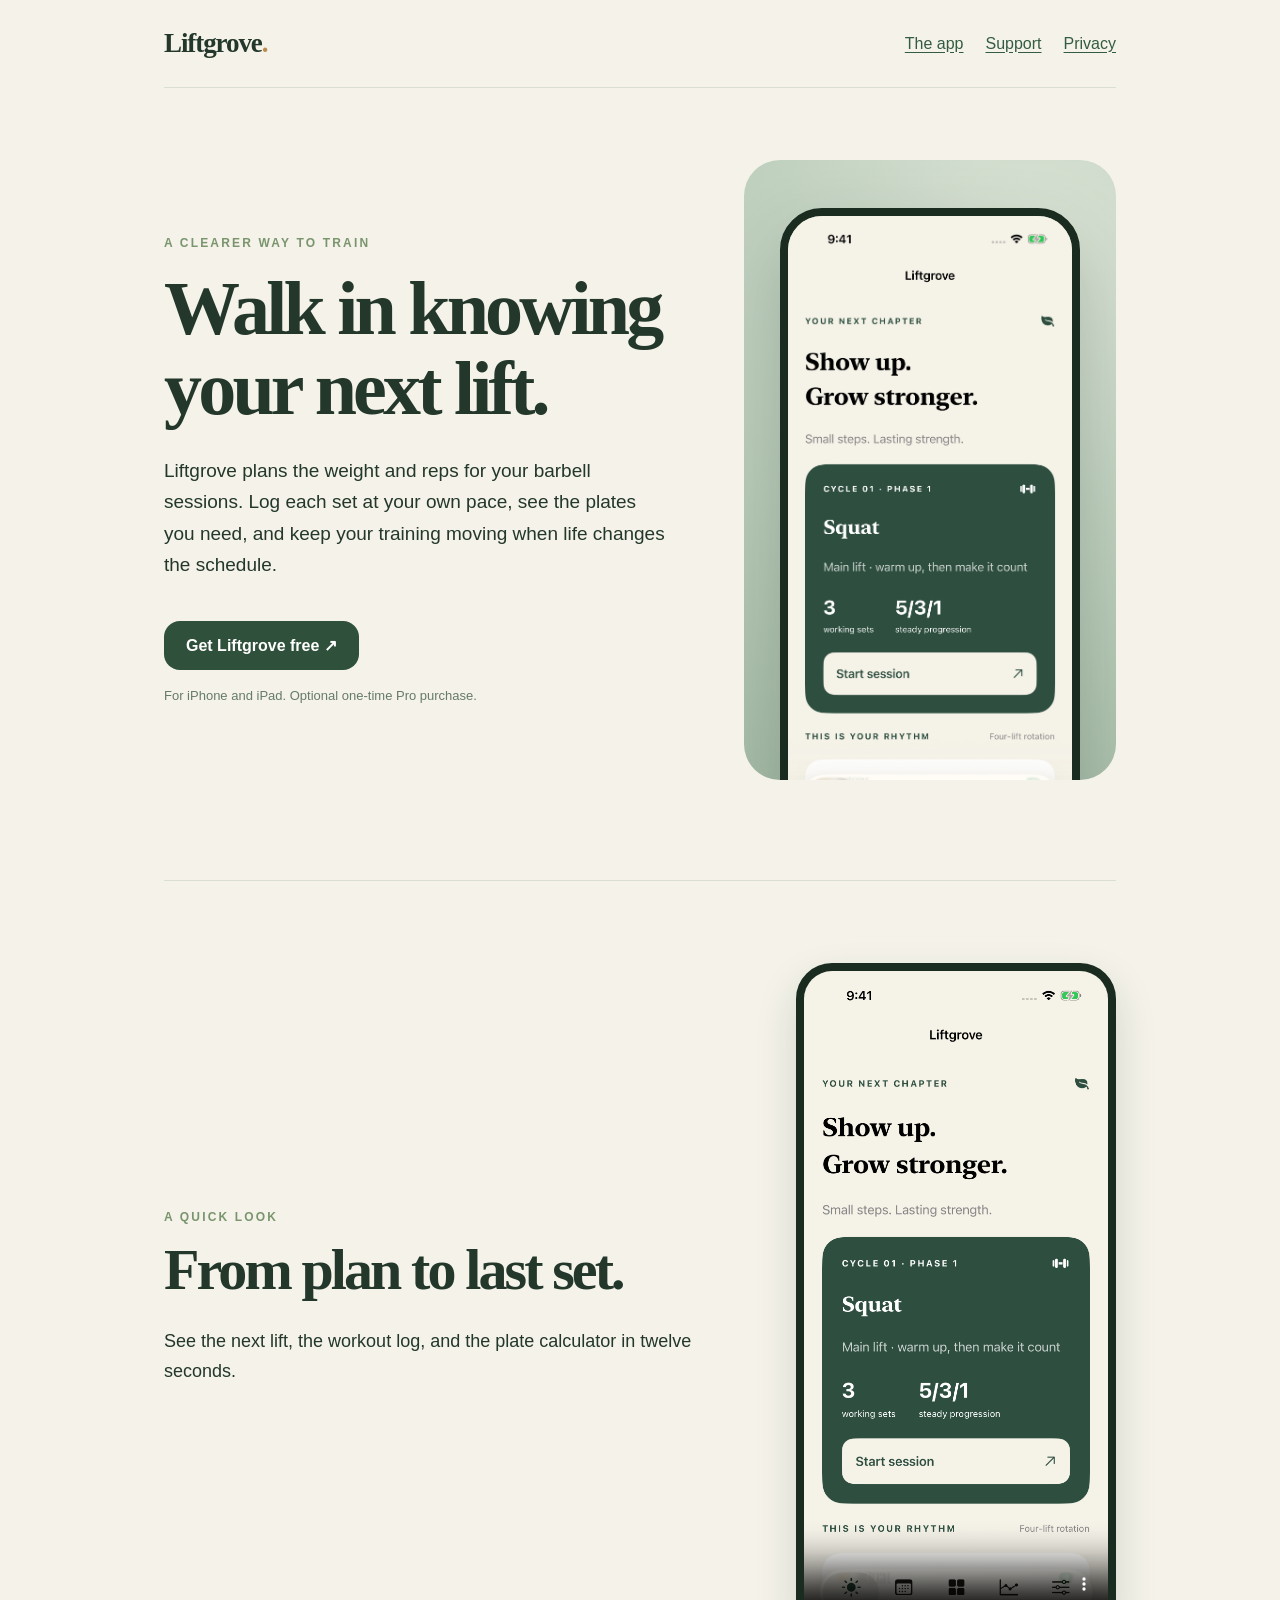
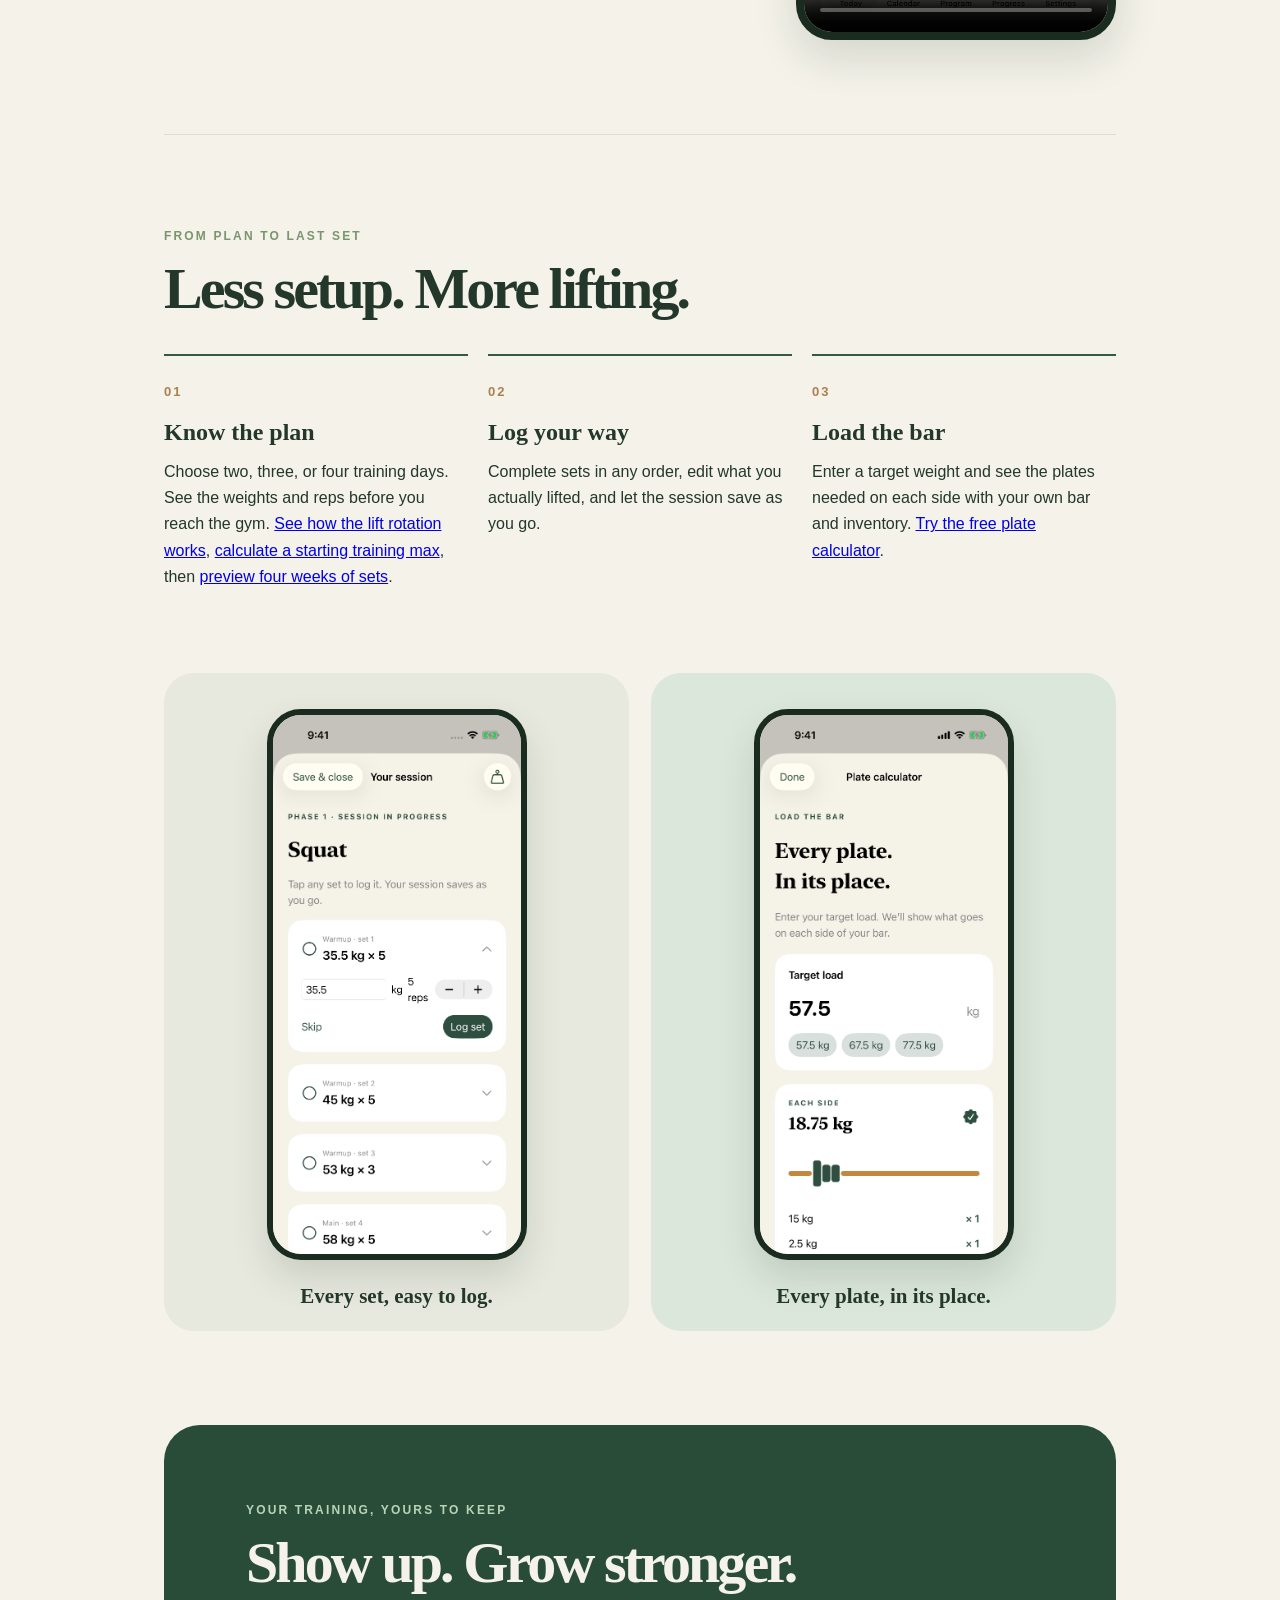
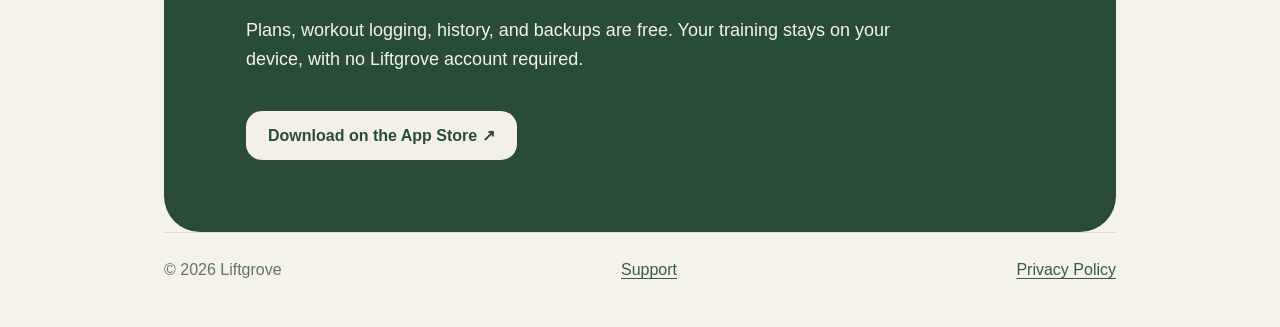
==== commit 43f7d8d1: "Add four-week barbell plan calculator Codex-Session: codex resume 01a0e4b2-7c9f-7981-9dc8-c5b0c2ccfc" ====
--- a/app.html
+++ b/app.html
@@ -55,7 +55,7 @@
         <article class="feature-card">
           <span class="feature-number">01</span>
           <h3>Know the plan</h3>
-          <p>Choose two, three, or four training days. See the weights and reps before you reach the gym. <a href="training-schedule.html">See how the lift rotation works</a>, then <a href="training-max.html">calculate a starting training max</a>.</p>
+          <p>Choose two, three, or four training days. See the weights and reps before you reach the gym. <a href="training-schedule.html">See how the lift rotation works</a>, <a href="training-max.html">calculate a starting training max</a>, then <a href="cycle-calculator.html">preview four weeks of sets</a>.</p>
         </article>
         <article class="feature-card">
           <span class="feature-number">02</span>
--- a/landing.css
+++ b/landing.css
@@ -55,6 +55,22 @@
 .calculator-result { align-self: stretch; display: flex; flex-direction: column; justify-content: center; min-height: 260px; padding: clamp(24px, 4vw, 40px); border-radius: 26px; background: #294c39; color: #f5f3e9; }
 .calculator-result .eyebrow { color: #bad3b8; }
 .calculator-result > p:not(.eyebrow), .result-detail { line-height: 1.55; }
+.cycle-toggle label { display: flex; align-items: center; gap: 10px; min-height: 54px; margin-bottom: 0; }
+.cycle-toggle input { flex: none; width: 20px; min-height: 20px; padding: 0; border: 0; border-radius: 4px; background: transparent; accent-color: #294c39; }
+.cycle-toggle .field-hint { margin-left: 30px; }
+.cycle-intro-result { min-height: 220px; }
+.cycle-summary { font: 700 clamp(29px, 3vw, 42px)/1.2 Georgia, serif; letter-spacing: -.03em; }
+.cycle-output { padding: 34px 0 56px; }
+.cycle-grid { display: grid; grid-template-columns: repeat(2, minmax(0, 1fr)); gap: 20px; }
+.cycle-grid[hidden] { display: none; }
+.cycle-week { padding: clamp(22px, 3vw, 32px); border: 1px solid #d9dfd2; border-radius: 26px; background: #f4f4ec; }
+.cycle-week h3 { margin: 0 0 14px; font: 700 clamp(25px, 3vw, 34px)/1.2 Georgia, serif; }
+.cycle-warmups { min-height: 3em; margin: 0 0 18px; color: #667b69; font-size: 14px; line-height: 1.5; }
+.cycle-sets { list-style: none; padding: 0; margin: 0; }
+.cycle-sets li { display: flex; align-items: baseline; justify-content: space-between; gap: 16px; padding: 13px 0; border-top: 1px solid #d9dfd2; }
+.cycle-sets strong { font-size: 23px; font-variant-numeric: tabular-nums; }
+.cycle-sets span { color: #667b69; text-align: right; white-space: nowrap; }
+.cycle-extra { margin: 18px 0 0; padding-top: 18px; border-top: 1px solid #d9dfd2; font-weight: 700; }
 .result-label { margin: 16px 0 0; }
 .result-number { font: 700 clamp(48px, 6vw, 72px)/1 Georgia, serif; letter-spacing: -.05em; margin: 10px 0 20px; font-variant-numeric: tabular-nums; }
 .result-number span { font: 500 22px/1 -apple-system, BlinkMacSystemFont, "Segoe UI", sans-serif; letter-spacing: 0; }
@@ -88,6 +104,7 @@
   .tool-intro > p:not(.eyebrow) { font-size: 17px; }
   .calculator-panel { grid-template-columns: 1fr; }
   .calculator-result { min-height: 220px; }
+  .cycle-grid { grid-template-columns: 1fr; }
   .example-grid { grid-template-columns: 1fr; }
   .feature-card { padding: 22px 0; }
   .feature-card p { max-width: 520px; }
@@ -114,6 +131,9 @@
   .example-card { background: #263c2d; }
   .calculator-panel { background: #263c2d; }
   .calculator-result { background: #213b2d; }
+  .cycle-week { background: #263c2d; border-color: #33453a; }
+  .cycle-sets li, .cycle-extra { border-color: #33453a; }
+  .cycle-warmups, .cycle-sets span { color: #adbdad; }
   .field input, .field select { background: #17261c; color: #f5f3e9; border-color: #66806c; }
   .field-hint { color: #adbdad; }
   .inventory-details { border-color: #66806c; }
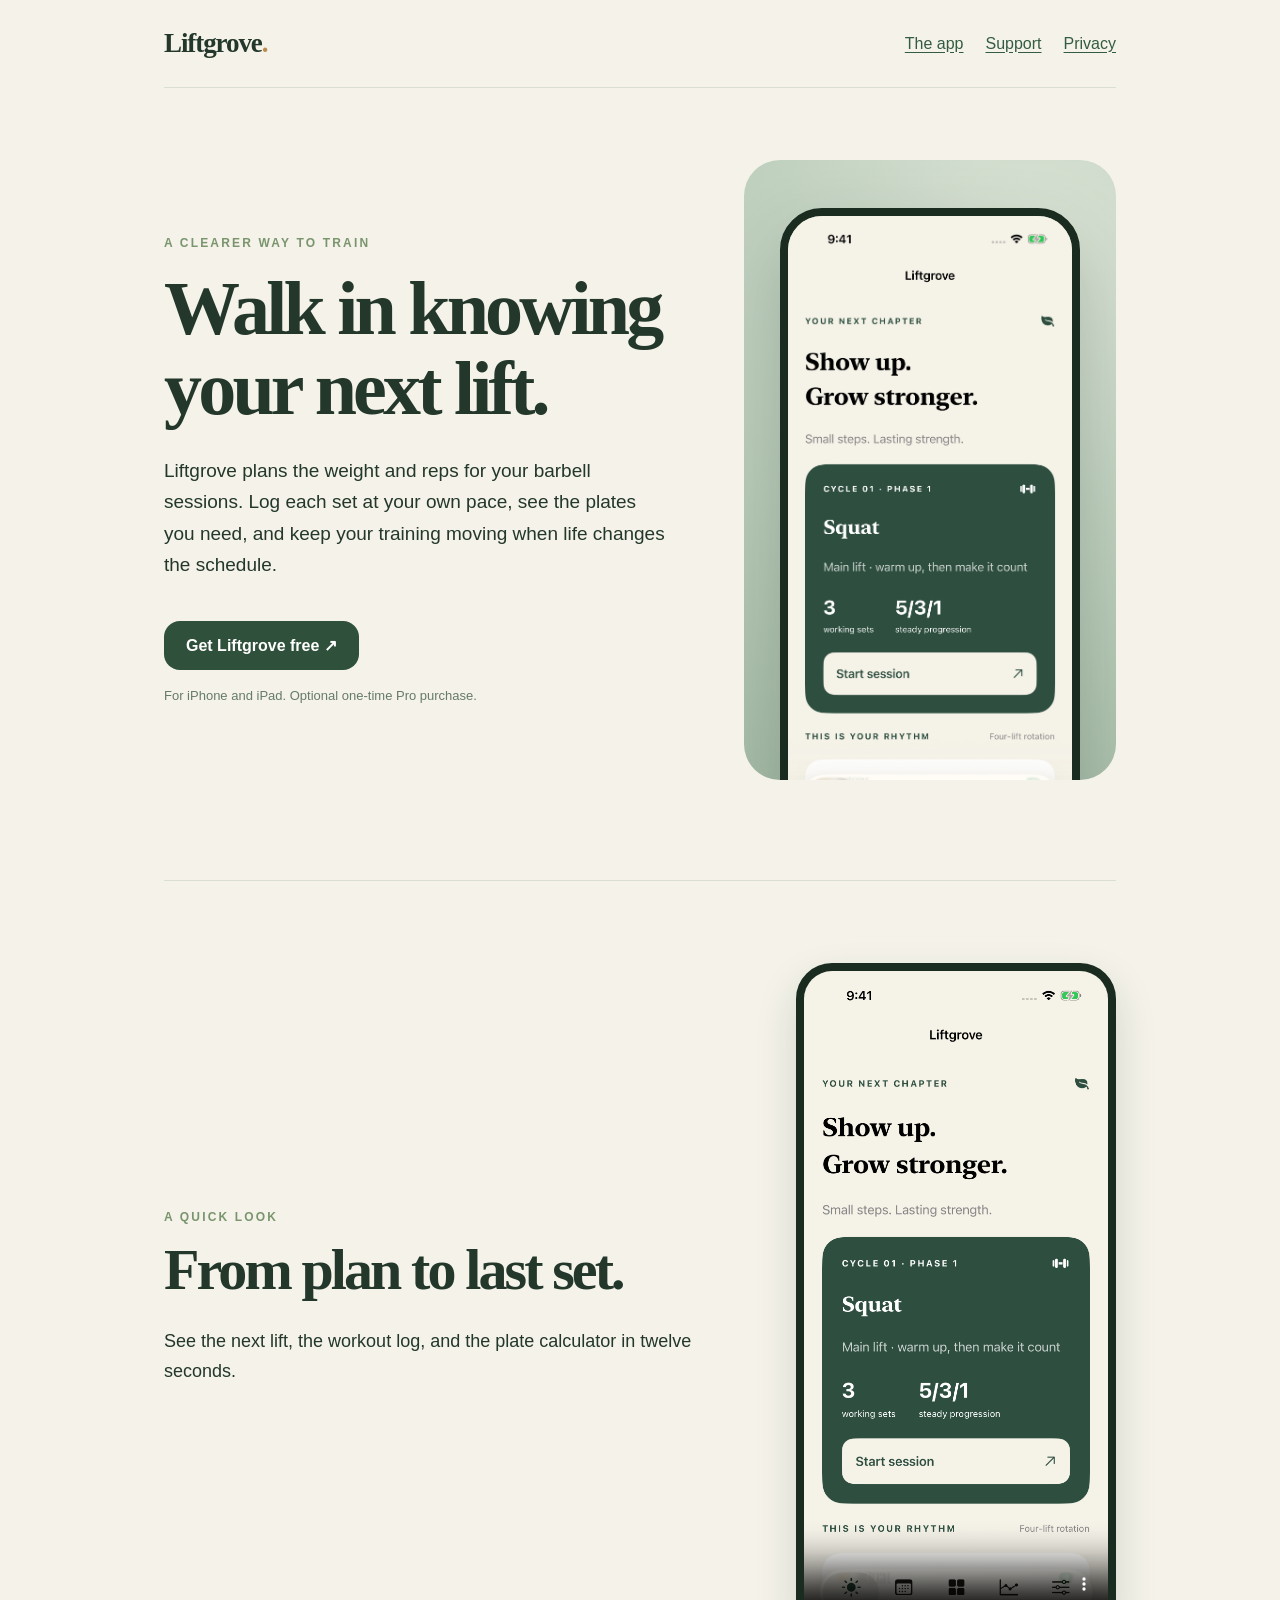
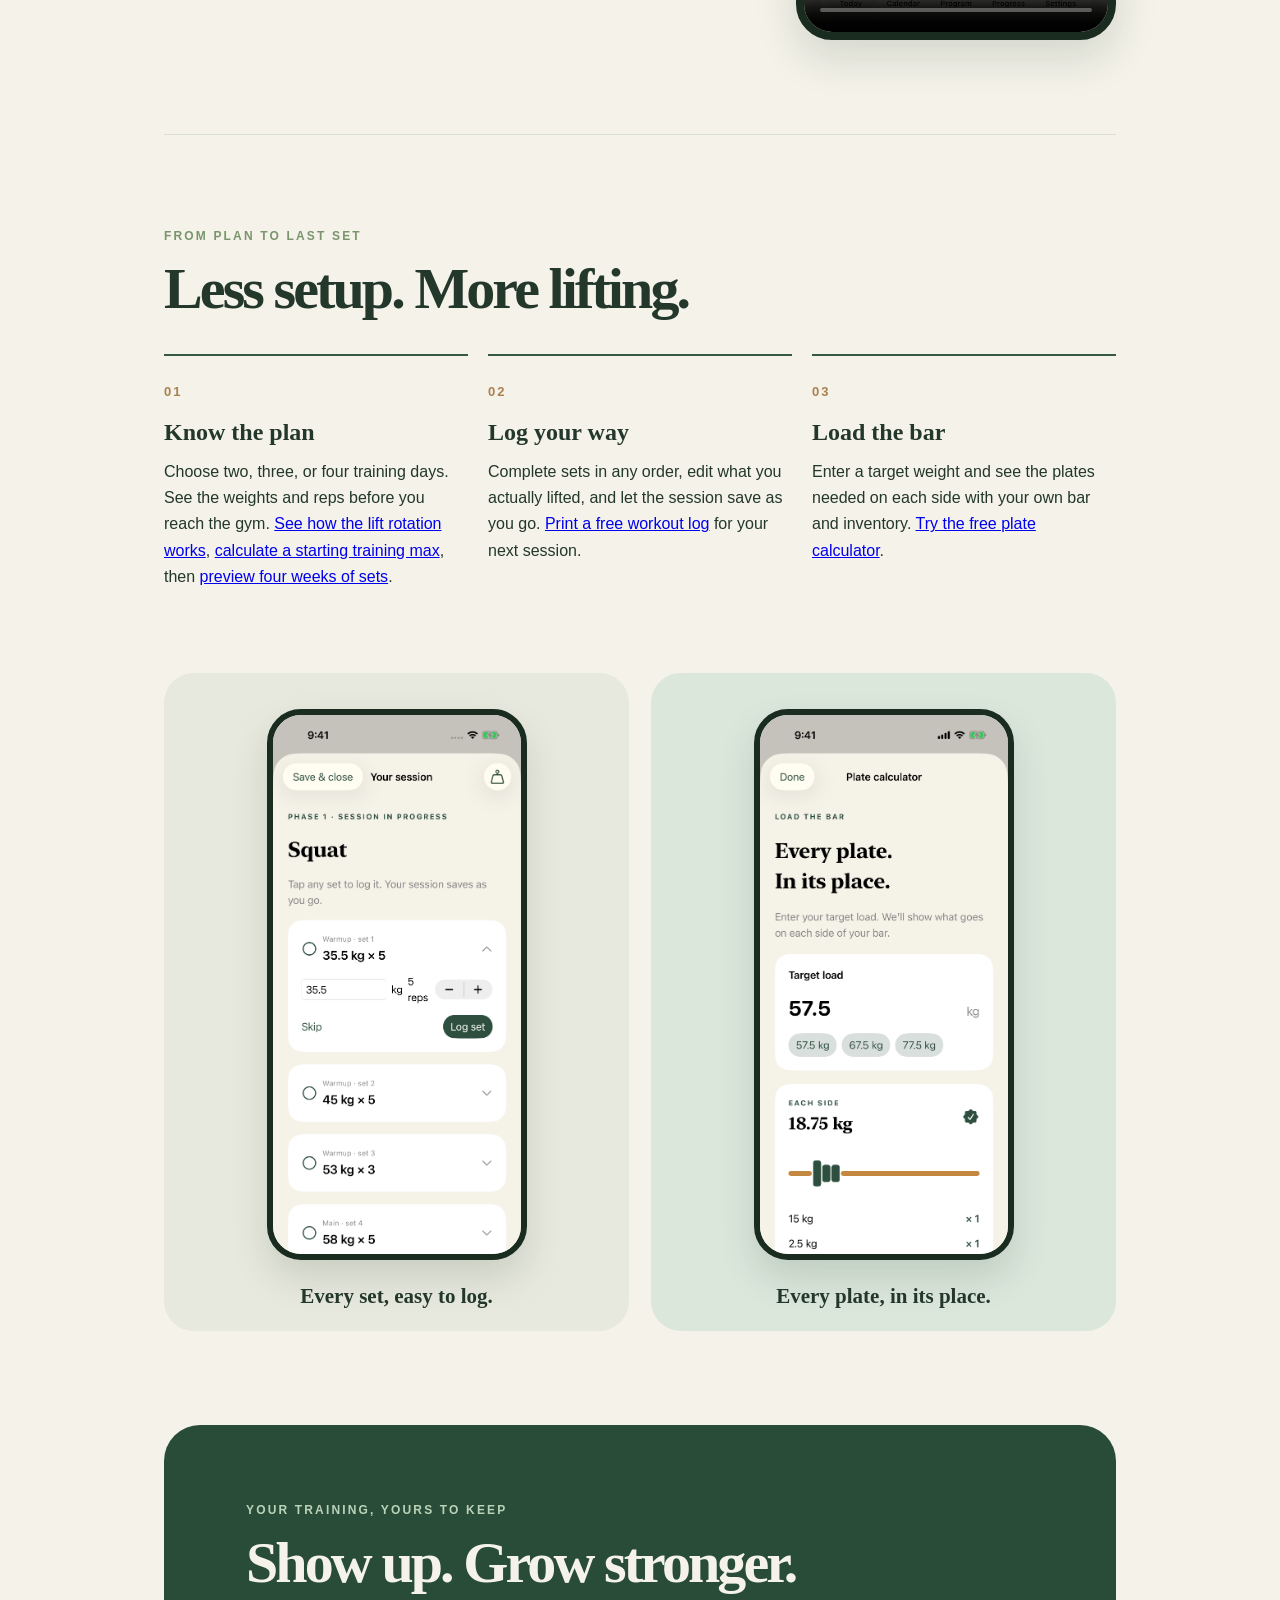
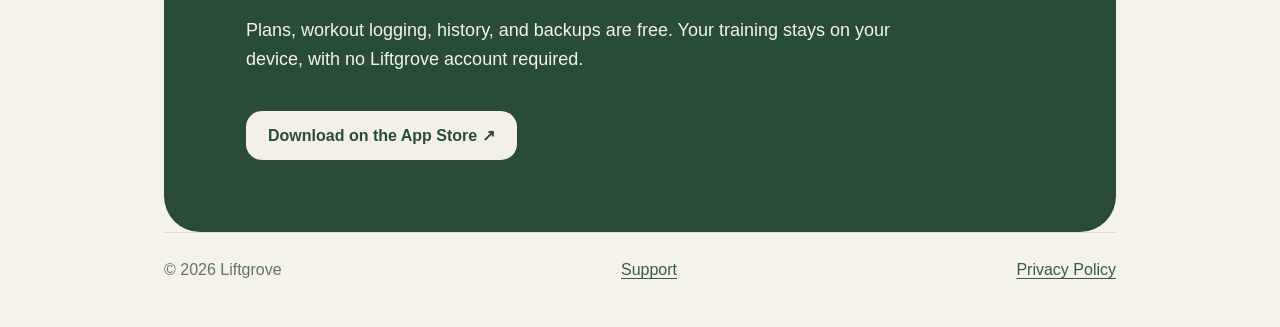
==== commit 9ec3d826: "Add printable Liftgrove workout log page Codex-Session: codex resume 01a0e4b2-7c9f-7981-9dc8-c5b0c2c" ====
--- a/app.html
+++ b/app.html
@@ -60,7 +60,7 @@
         <article class="feature-card">
           <span class="feature-number">02</span>
           <h3>Log your way</h3>
-          <p>Complete sets in any order, edit what you actually lifted, and let the session save as you go.</p>
+          <p>Complete sets in any order, edit what you actually lifted, and let the session save as you go. <a href="workout-log.html">Print a free workout log</a> for your next session.</p>
         </article>
         <article class="feature-card">
           <span class="feature-number">03</span>
@@ -83,5 +83,6 @@
 
     <footer><span>© 2026 Liftgrove</span><a href="./">Support</a><a href="privacy.html">Privacy Policy</a></footer>
   </main>
+  <script type="module" src="https://static.cloudflareinsights.com/beacon.min.js" data-cf-beacon='{"token":"96f12a1c31e44e96a99cbfbb91296c02"}'></script>
 </body>
 </html>
--- a/landing.css
+++ b/landing.css
@@ -37,6 +37,18 @@
 .tool-intro { max-width: 780px; padding: 78px 0 42px; }
 .tool-intro h1 { font: 700 clamp(46px, 6vw, 72px)/1.08 Georgia, serif; letter-spacing: -.05em; margin: 18px 0 24px; }
 .tool-intro > p:not(.eyebrow) { font-size: 19px; line-height: 1.65; max-width: 700px; }
+.printable-log { border-top: 1px solid #d9dfd2; padding: 82px 0 94px; }
+.printable-log-heading { display: flex; align-items: end; justify-content: space-between; gap: 32px; margin-bottom: 30px; }
+.printable-log-heading h2 { font: 700 clamp(38px, 5vw, 58px)/1.12 Georgia, serif; letter-spacing: -.05em; margin: 14px 0 18px; }
+.printable-log-heading p:not(.eyebrow) { max-width: 620px; font-size: 18px; line-height: 1.65; }
+.printable-log-heading .button { flex: none; border: 0; cursor: pointer; font: inherit; }
+.printable-log-heading .button:focus-visible { outline: 3px solid #aa8150; outline-offset: 4px; }
+.print-sheet { padding: 30px; border: 1px solid #d9dfd2; border-radius: 24px; background: #fff; color: #202920; }
+.print-sheet-header { display: flex; justify-content: space-between; gap: 20px; align-items: center; }
+.print-sheet > p { margin: 22px 0; }
+.print-sheet .schedule-table { width: 100%; }
+.workout-log-page .print-sheet .schedule-table caption { background: #e8e9de; color: #202920; }
+.print-sheet .schedule-table td { height: 54px; min-width: 80px; }
 .calculator-panel { display: grid; grid-template-columns: minmax(0, 1fr) minmax(260px, .7fr); gap: 34px; padding: clamp(24px, 5vw, 48px); border-radius: 32px; background: #e8e9de; }
 .calculator-fields { display: grid; grid-template-columns: repeat(2, minmax(0, 1fr)); align-content: start; gap: 24px 18px; }
 .calculator-fields .field:last-child { grid-column: 1 / -1; }
@@ -88,6 +100,8 @@
 .closing-cta .button:hover { background: #dfe6d7; }
 a:focus-visible { outline: 3px solid #aa8150; outline-offset: 4px; }
 @media (max-width: 760px) {
+  .printable-log { padding: 66px 0 76px; }
+  .printable-log-heading { align-items: start; flex-direction: column; }
   .table-hint { display: block; margin-bottom: -14px; color: #667b69; font-size: 14px !important; }
   .landing-hero { grid-template-columns: 1fr; gap: 40px; padding: 58px 0 76px; }
   .landing-copy h1 { font-size: clamp(46px, 11vw, 66px); }
@@ -128,6 +142,7 @@
   .preview-section { border-color: #33453a; }
   .feature-section { border-color: #33453a; }
   .plate-examples { border-color: #33453a; }
+  .printable-log { border-color: #33453a; }
   .example-card { background: #263c2d; }
   .calculator-panel { background: #263c2d; }
   .calculator-result { background: #213b2d; }
@@ -150,3 +165,19 @@
   .closing-cta { background: #213b2d; }
 }
 @media (prefers-reduced-motion: reduce) { html { scroll-behavior: auto; } }
+@media print {
+  :root { background: #fff; color: #202920; }
+  .workout-log-page { background: #fff; color: #202920; }
+  .workout-log-page .masthead, .workout-log-page .landing-hero, .workout-log-page .feature-section, .workout-log-page .closing-cta, .workout-log-page footer, .workout-log-page .printable-log-heading .button { display: none; }
+  .workout-log-page .page { max-width: none; padding: 0; }
+  .workout-log-page .printable-log { border: 0; padding: 0; }
+  .workout-log-page .printable-log-heading { margin-bottom: 16px; }
+  .workout-log-page .printable-log-heading h2 { font-size: 28px; margin: 0; }
+  .workout-log-page .printable-log-heading p { display: none; }
+  .workout-log-page .table-hint { display: none; }
+  .workout-log-page .print-sheet { border: 0; padding: 0; }
+  .workout-log-page .schedule-table-wrap { overflow: visible; border-color: #999; }
+  .workout-log-page .schedule-table { min-width: 0; }
+  .workout-log-page .schedule-table th, .workout-log-page .schedule-table td { border-color: #999; }
+  .workout-log-page .schedule-table caption { background: #eee; }
+}
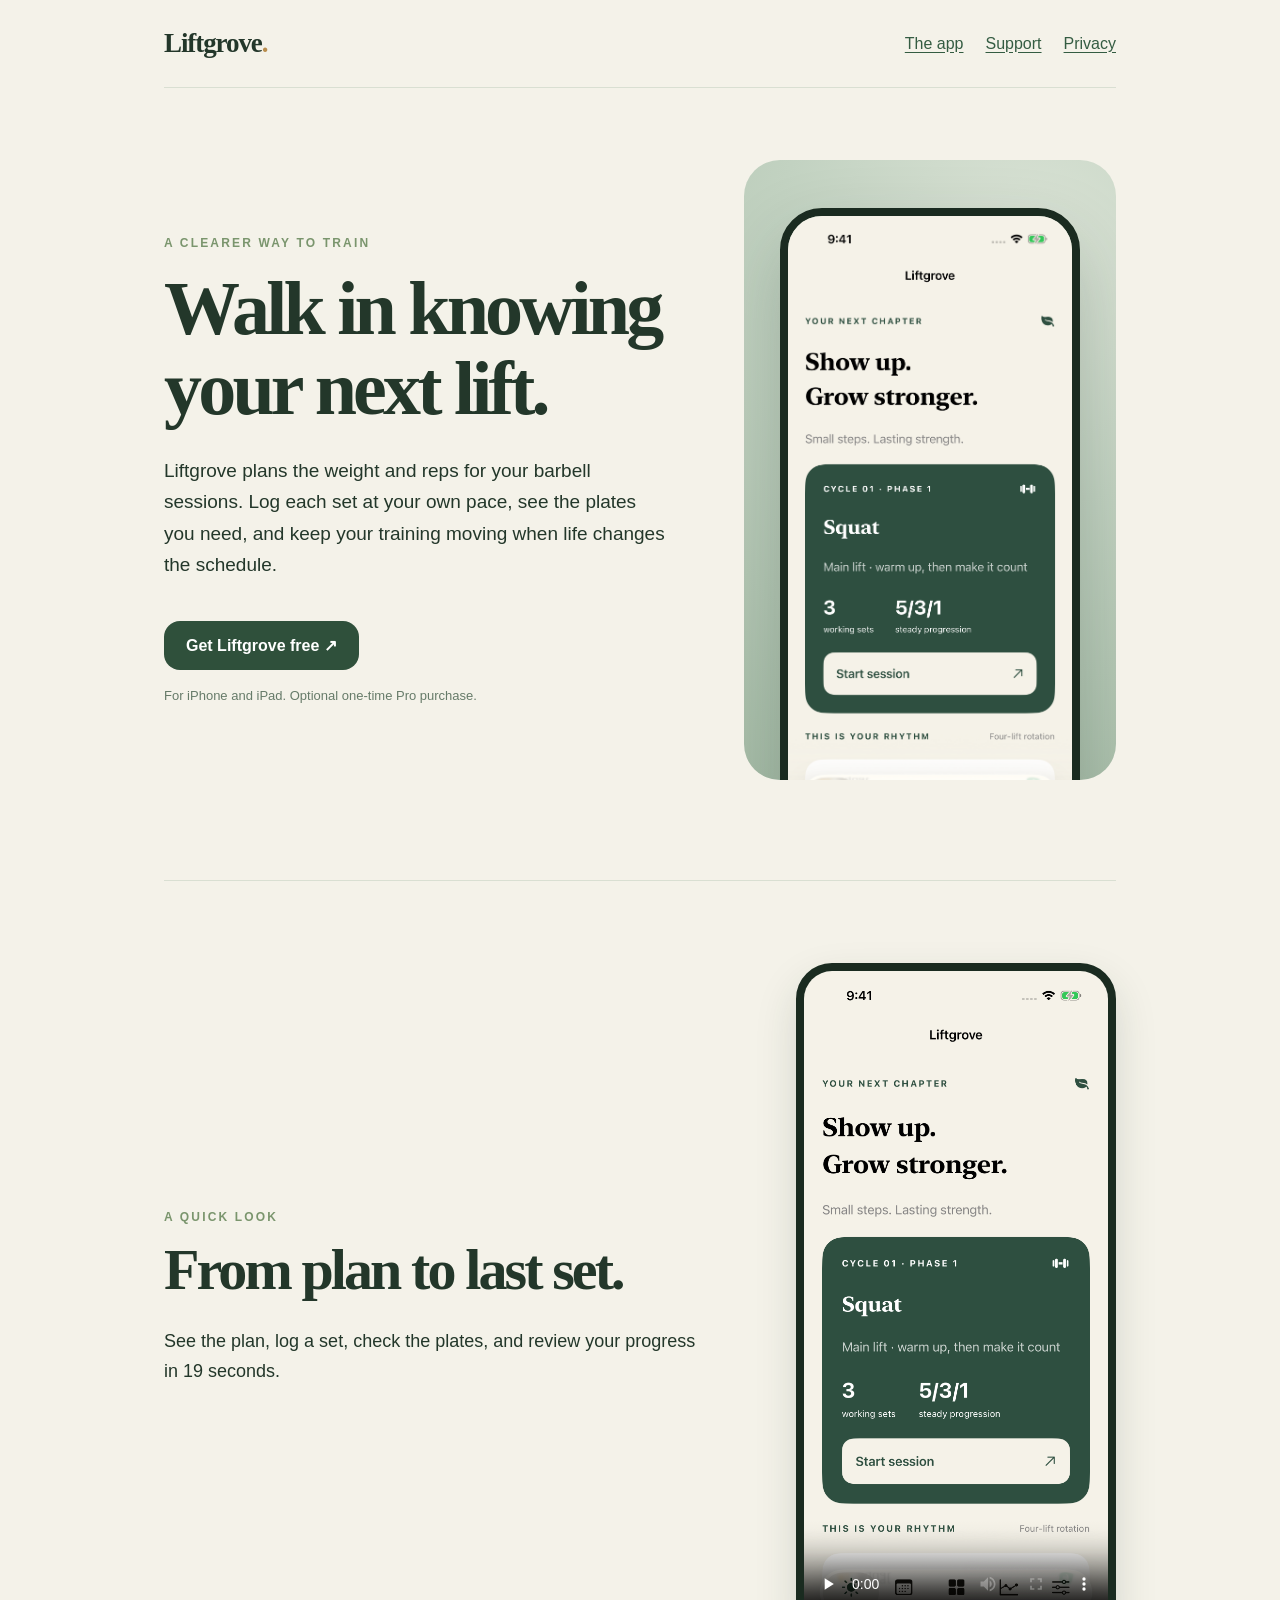
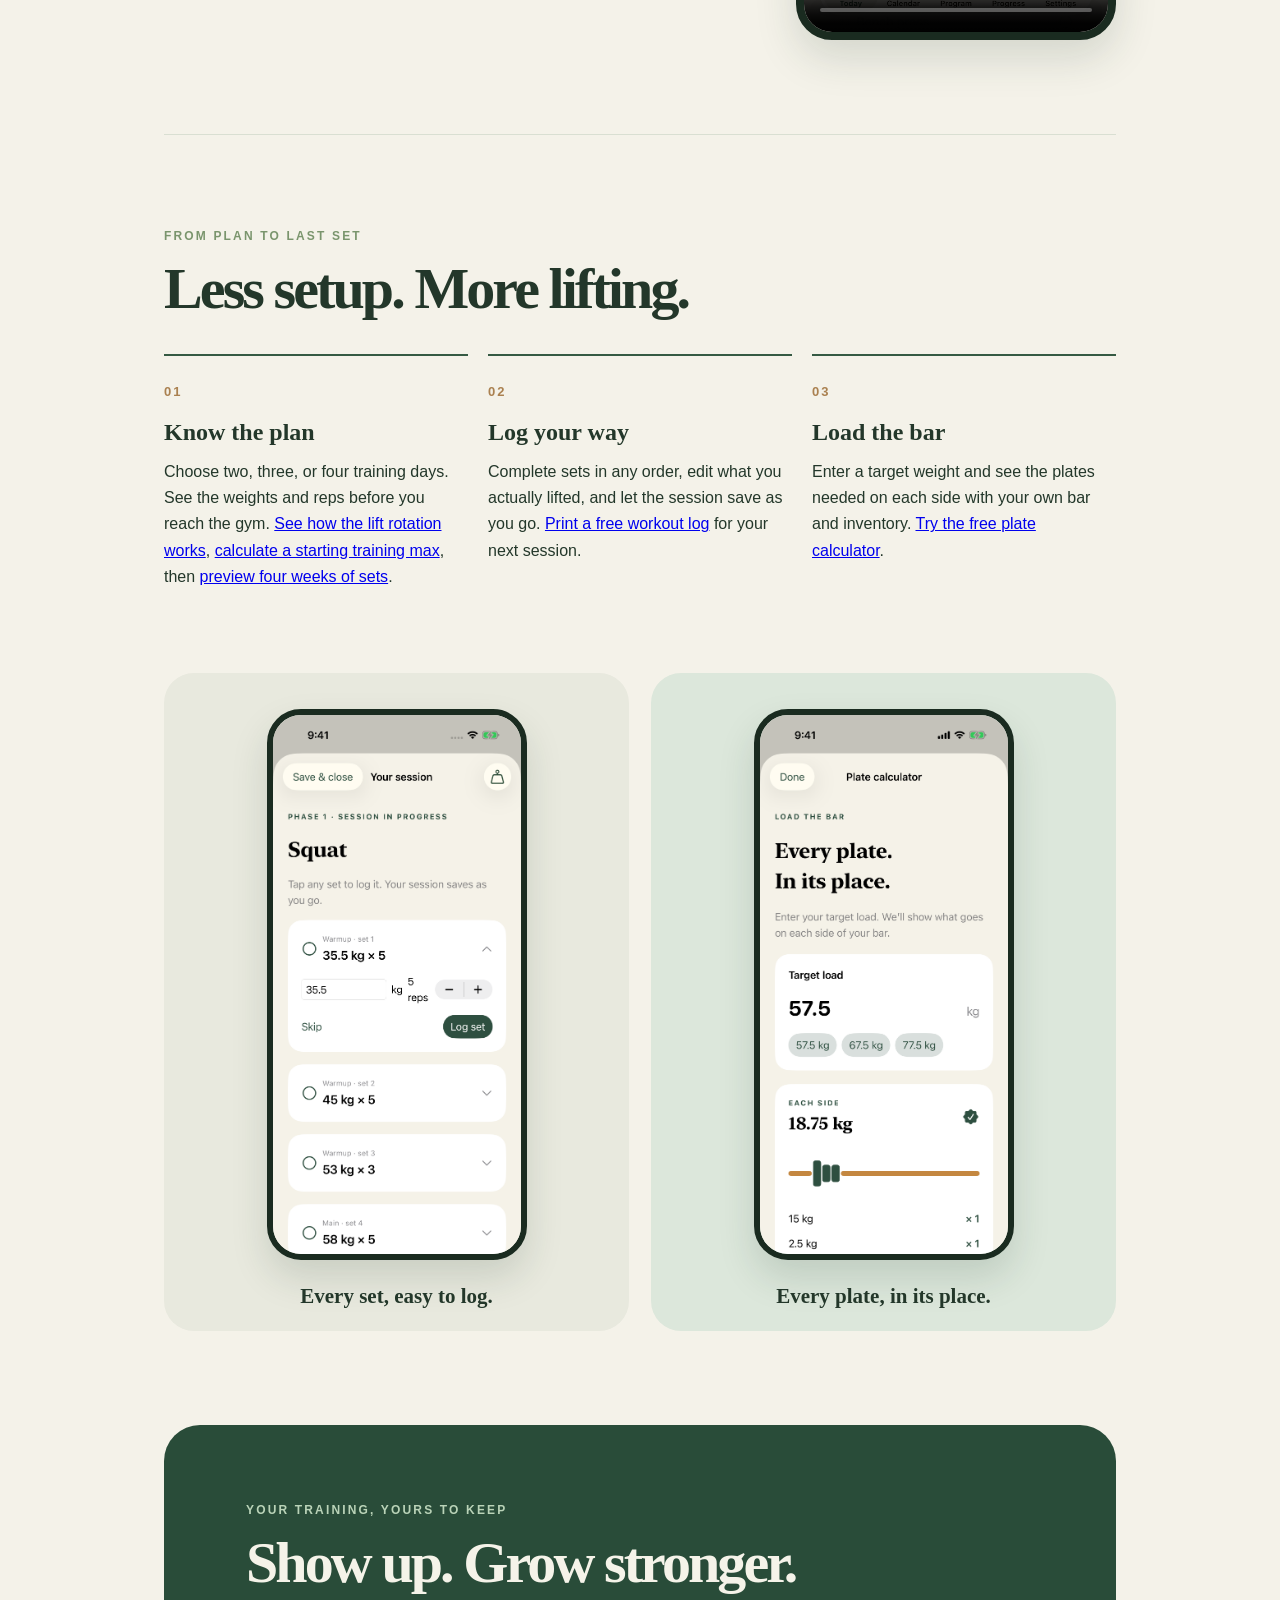
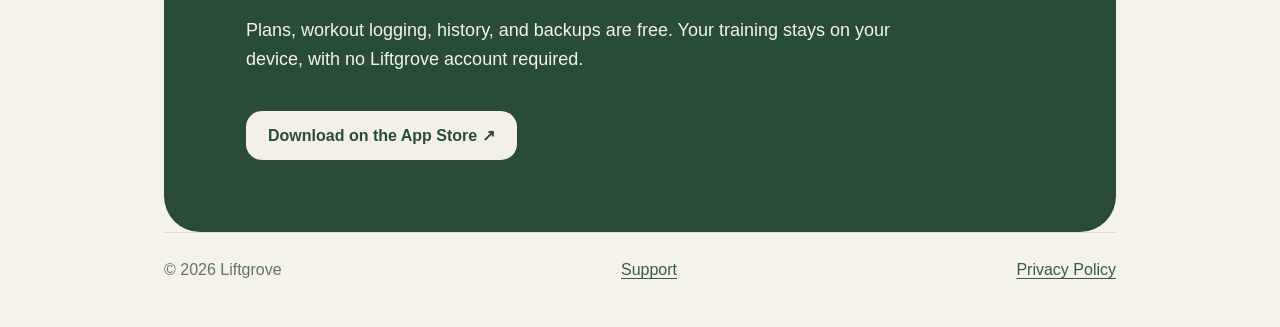
==== commit 2994b08f: "Show real Liftgrove workout footage on product page Codex-Session: codex resume 01a0e4b2-7c9f-7981-9" ====
--- a/app.html
+++ b/app.html
@@ -40,9 +40,9 @@
       <div>
         <p class="eyebrow">A QUICK LOOK</p>
         <h2 id="preview-title">From plan to last set.</h2>
-        <p>See the next lift, the workout log, and the plate calculator in twelve seconds.</p>
+        <p>See the plan, log a set, check the plates, and review your progress in 19 seconds.</p>
       </div>
-      <video controls playsinline preload="none" poster="images/iphone-01-today.png" width="1080" height="1920" aria-label="Twelve-second preview of Liftgrove app screens">
+      <video controls playsinline preload="none" poster="images/iphone-01-today.png" width="886" height="1920" aria-label="19-second recording of the Liftgrove app, from workout plan to logged progress">
         <source src="media/liftgrove-overview.mp4" type="video/mp4">
         <p>Your browser cannot play this video. <a href="media/liftgrove-overview.mp4">Download the preview</a>.</p>
       </video>
--- a/landing.css
+++ b/landing.css
@@ -168,7 +168,7 @@
 @media print {
   :root { background: #fff; color: #202920; }
   .workout-log-page { background: #fff; color: #202920; }
-  .workout-log-page .masthead, .workout-log-page .landing-hero, .workout-log-page .feature-section, .workout-log-page .closing-cta, .workout-log-page footer, .workout-log-page .printable-log-heading .button { display: none; }
+  .workout-log-page .masthead, .workout-log-page .landing-hero, .workout-log-page .preview-section, .workout-log-page .feature-section, .workout-log-page .closing-cta, .workout-log-page footer, .workout-log-page .printable-log-heading .button { display: none; }
   .workout-log-page .page { max-width: none; padding: 0; }
   .workout-log-page .printable-log { border: 0; padding: 0; }
   .workout-log-page .printable-log-heading { margin-bottom: 16px; }
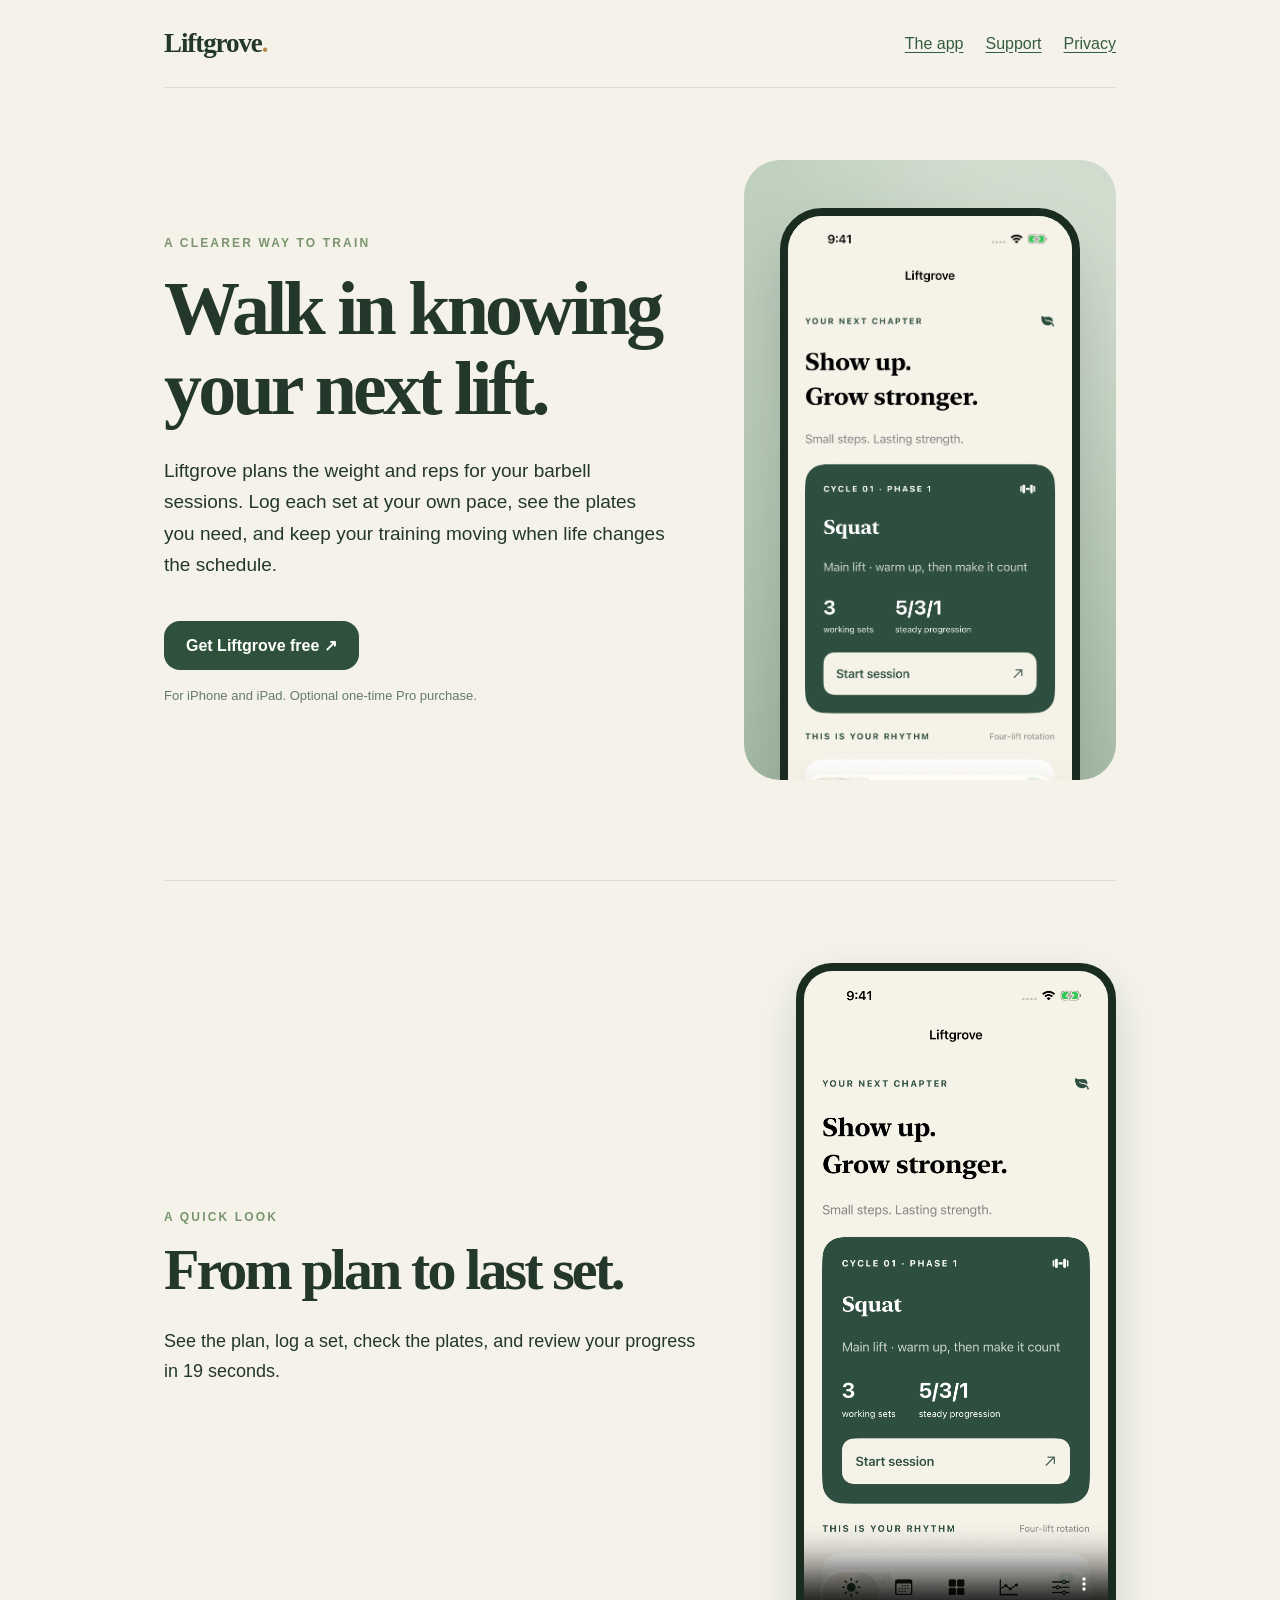
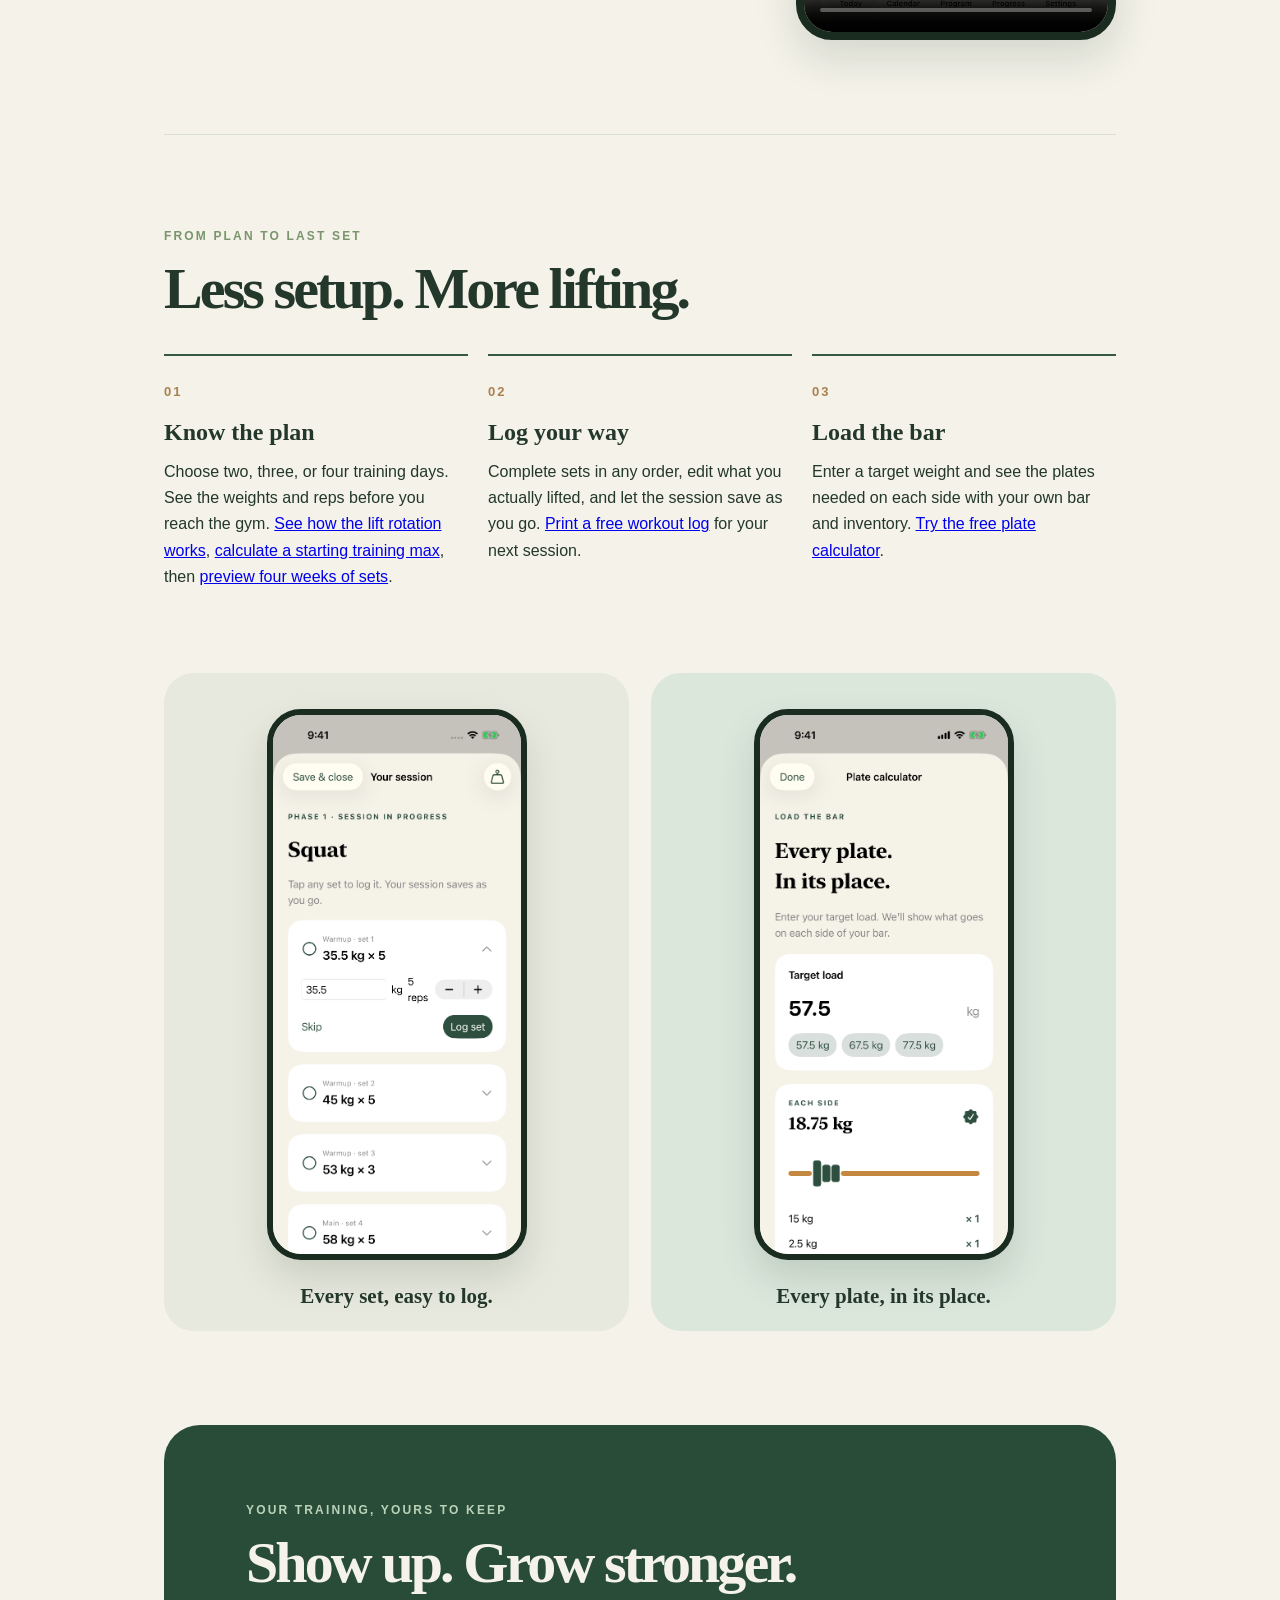
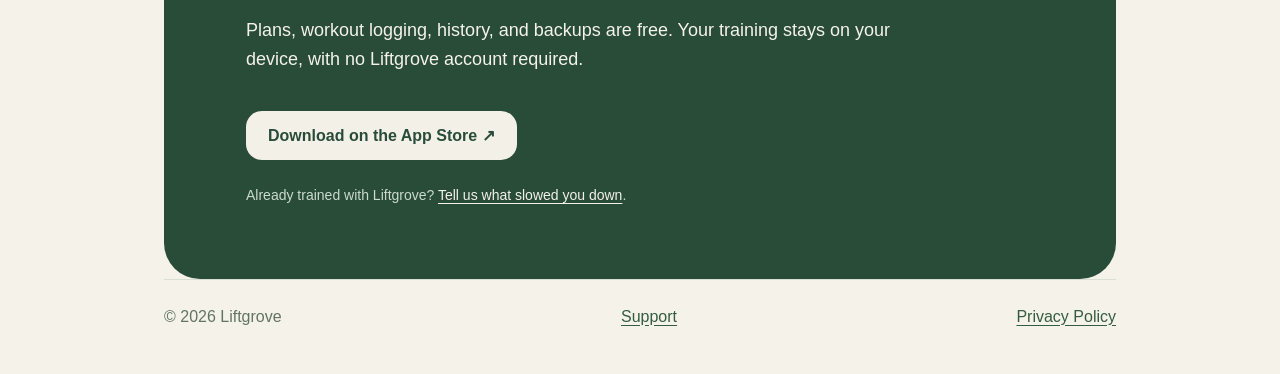
==== commit b418e9b8: "Invite feedback after a first Liftgrove workout Codex-Session: codex resume 01a0e4b2-7c9f-7981-9dc8-" ====
--- a/app.html
+++ b/app.html
@@ -79,6 +79,7 @@
       <h2 id="closing-title">Show up. Grow stronger.</h2>
       <p>Plans, workout logging, history, and backups are free. Your training stays on your device, with no Liftgrove account required.</p>
       <a class="button" href="https://apps.apple.com/app/apple-store/id6821814920?pt=129577916&amp;ct=liftgrove-web-01&amp;mt=8">Download on the App Store <span aria-hidden="true">↗</span></a>
+      <p class="feedback-invite">Already trained with Liftgrove? <a href="mailto:liftgroveteam@gmail.com?subject=My%20first%20Liftgrove%20workout">Tell us what slowed you down</a>.</p>
     </section>
 
     <footer><span>© 2026 Liftgrove</span><a href="./">Support</a><a href="privacy.html">Privacy Policy</a></footer>
--- a/landing.css
+++ b/landing.css
@@ -67,12 +67,20 @@
 .calculator-result { align-self: stretch; display: flex; flex-direction: column; justify-content: center; min-height: 260px; padding: clamp(24px, 4vw, 40px); border-radius: 26px; background: #294c39; color: #f5f3e9; }
 .calculator-result .eyebrow { color: #bad3b8; }
 .calculator-result > p:not(.eyebrow), .result-detail { line-height: 1.55; }
+.result-action { margin: 18px 0 0; font-size: 15px; line-height: 1.5; }
+.result-action a { color: inherit; font-weight: 700; text-underline-offset: 4px; }
+.result-action a:focus-visible { outline: 3px solid #f5f3e9; outline-offset: 4px; }
 .cycle-toggle label { display: flex; align-items: center; gap: 10px; min-height: 54px; margin-bottom: 0; }
 .cycle-toggle input { flex: none; width: 20px; min-height: 20px; padding: 0; border: 0; border-radius: 4px; background: transparent; accent-color: #294c39; }
 .cycle-toggle .field-hint { margin-left: 30px; }
 .cycle-intro-result { min-height: 220px; }
 .cycle-summary { font: 700 clamp(29px, 3vw, 42px)/1.2 Georgia, serif; letter-spacing: -.03em; }
 .cycle-output { padding: 34px 0 56px; }
+.cycle-print-actions { display: flex; justify-content: flex-end; margin-bottom: 20px; }
+.cycle-print-actions[hidden] { display: none; }
+.cycle-print-actions .button { border: 0; cursor: pointer; font: inherit; }
+.cycle-print-actions .button:focus-visible { outline: 3px solid #aa8150; outline-offset: 4px; }
+.cycle-print-credit { display: none; }
 .cycle-grid { display: grid; grid-template-columns: repeat(2, minmax(0, 1fr)); gap: 20px; }
 .cycle-grid[hidden] { display: none; }
 .cycle-week { padding: clamp(22px, 3vw, 32px); border: 1px solid #d9dfd2; border-radius: 26px; background: #f4f4ec; }
@@ -98,6 +106,8 @@
 .closing-cta p:not(.eyebrow) { font-size: 18px; line-height: 1.6; max-width: 650px; }
 .closing-cta .button { background: #f3f1e7; color: #294c39; }
 .closing-cta .button:hover { background: #dfe6d7; }
+.closing-cta p.feedback-invite { margin: 24px 0 0; color: #cbdacb; font-size: 14px; }
+.closing-cta .feedback-invite a { color: #f3f1e7; text-underline-offset: 3px; }
 a:focus-visible { outline: 3px solid #aa8150; outline-offset: 4px; }
 @media (max-width: 760px) {
   .printable-log { padding: 66px 0 76px; }
@@ -166,7 +176,27 @@
 }
 @media (prefers-reduced-motion: reduce) { html { scroll-behavior: auto; } }
 @media print {
+  @page { size: A4; margin: 12mm; }
   :root { background: #fff; color: #202920; }
+  .cycle-calculator-page { background: #fff; color: #202920; }
+  .cycle-calculator-page .page { max-width: none; padding: 0; }
+  .cycle-calculator-page .masthead, .cycle-calculator-page .calculator-fields, .cycle-calculator-page .cycle-print-actions, .cycle-calculator-page .plate-examples, .cycle-calculator-page .closing-cta, .cycle-calculator-page footer, .cycle-calculator-page .tool-intro > p { display: none; }
+  .cycle-calculator-page .tool-intro { max-width: none; padding: 0 0 8mm; }
+  .cycle-calculator-page .tool-intro h1 { margin: 0; font-size: 28px; }
+  .cycle-calculator-page .calculator-panel { display: block; padding: 0; background: none; }
+  .cycle-calculator-page .calculator-result { min-height: 0; padding: 0; color: #202920; background: none; }
+  .cycle-calculator-page .calculator-result .eyebrow { display: none; }
+  .cycle-calculator-page .cycle-summary { margin: 0; font-size: 18px; }
+  .cycle-calculator-page .cycle-output { padding: 7mm 0 0; }
+  .cycle-calculator-page .cycle-grid { grid-template-columns: repeat(2, minmax(0, 1fr)); gap: 5mm; }
+  .cycle-calculator-page .cycle-week { break-inside: avoid; padding: 5mm; border-radius: 12px; background: #fff; }
+  .cycle-calculator-page .cycle-week h3 { font-size: 20px; }
+  .cycle-calculator-page .cycle-warmups { min-height: 0; font-size: 11px; color: #45674e; }
+  .cycle-calculator-page .cycle-sets li { padding: 6px 0; }
+  .cycle-calculator-page .cycle-sets strong { font-size: 16px; }
+  .cycle-calculator-page .cycle-sets span { font-size: 11px; color: #45674e; }
+  .cycle-calculator-page .cycle-extra { padding-top: 8px; margin-top: 8px; font-size: 11px; }
+  .cycle-calculator-page .cycle-print-credit { display: block; margin: 7mm 0 0; font-size: 11px; color: #45674e; }
   .workout-log-page { background: #fff; color: #202920; }
   .workout-log-page .masthead, .workout-log-page .landing-hero, .workout-log-page .preview-section, .workout-log-page .feature-section, .workout-log-page .closing-cta, .workout-log-page footer, .workout-log-page .printable-log-heading .button { display: none; }
   .workout-log-page .page { max-width: none; padding: 0; }
